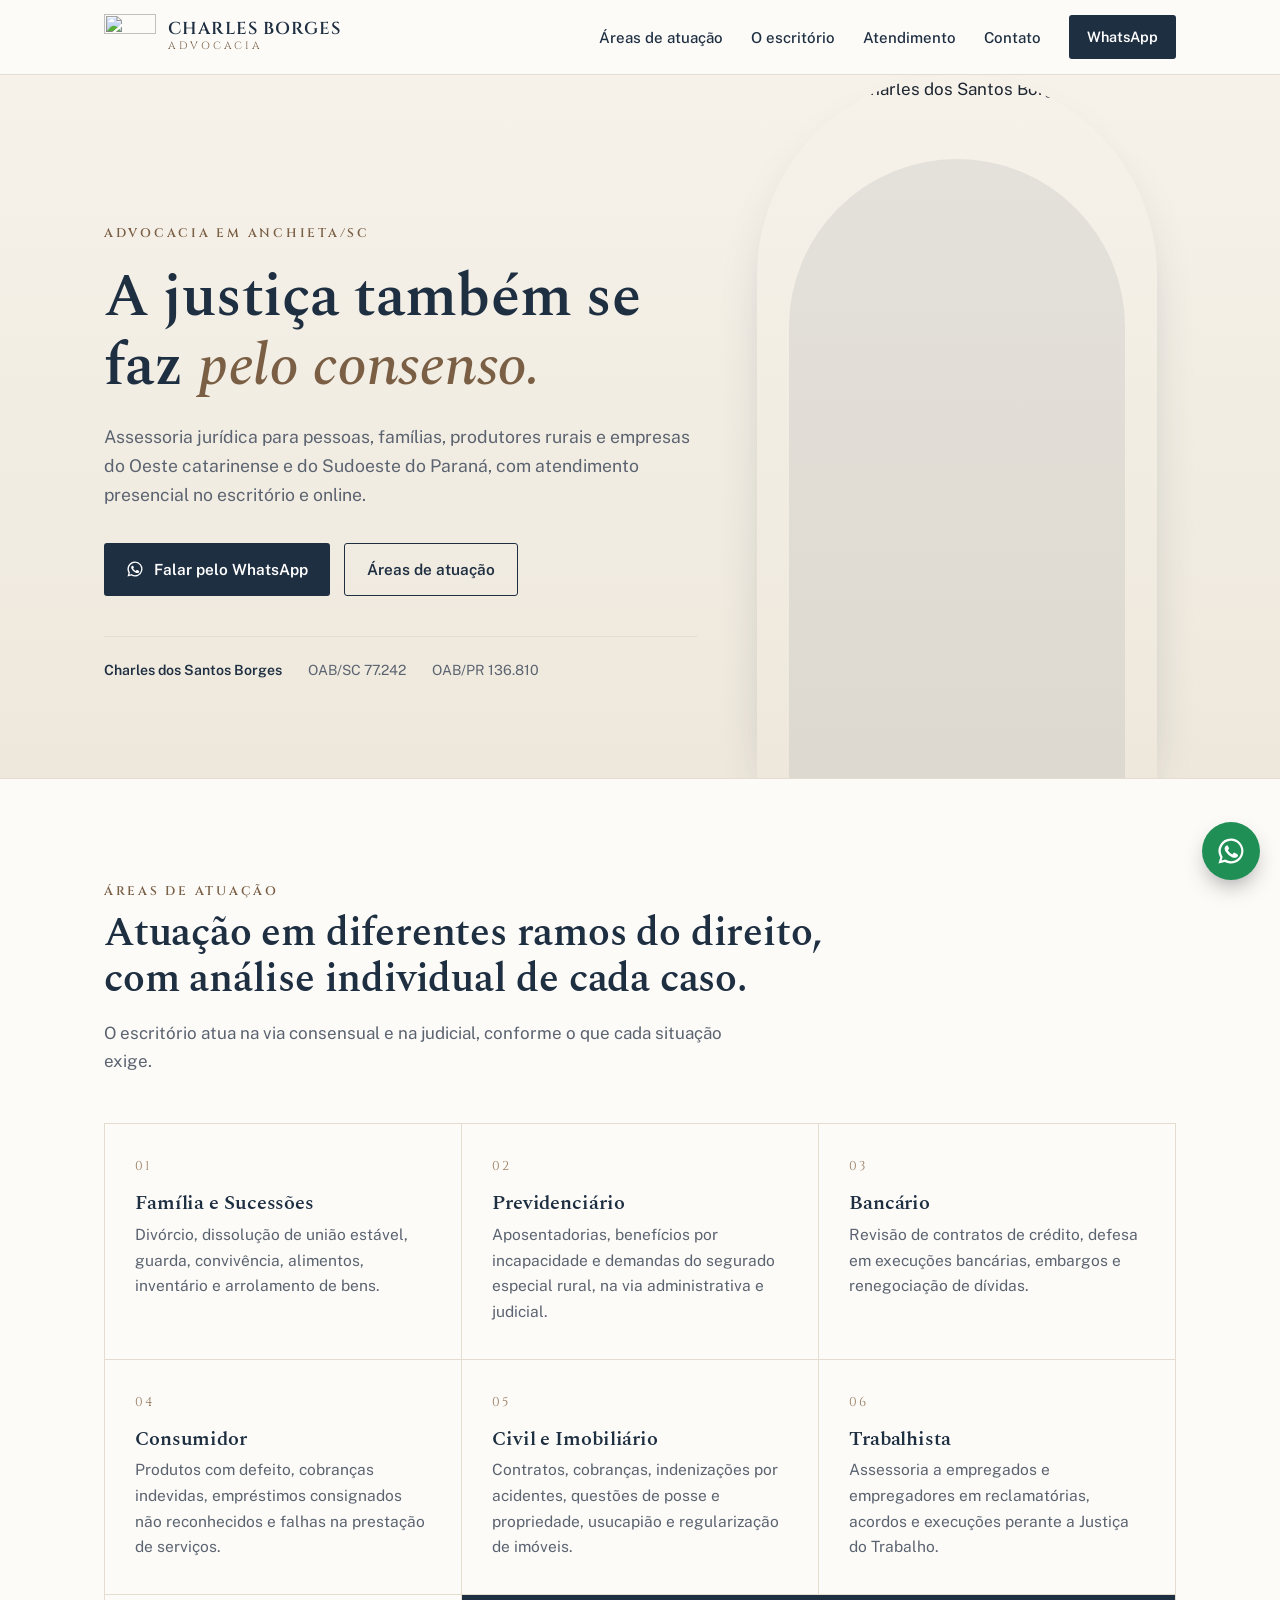
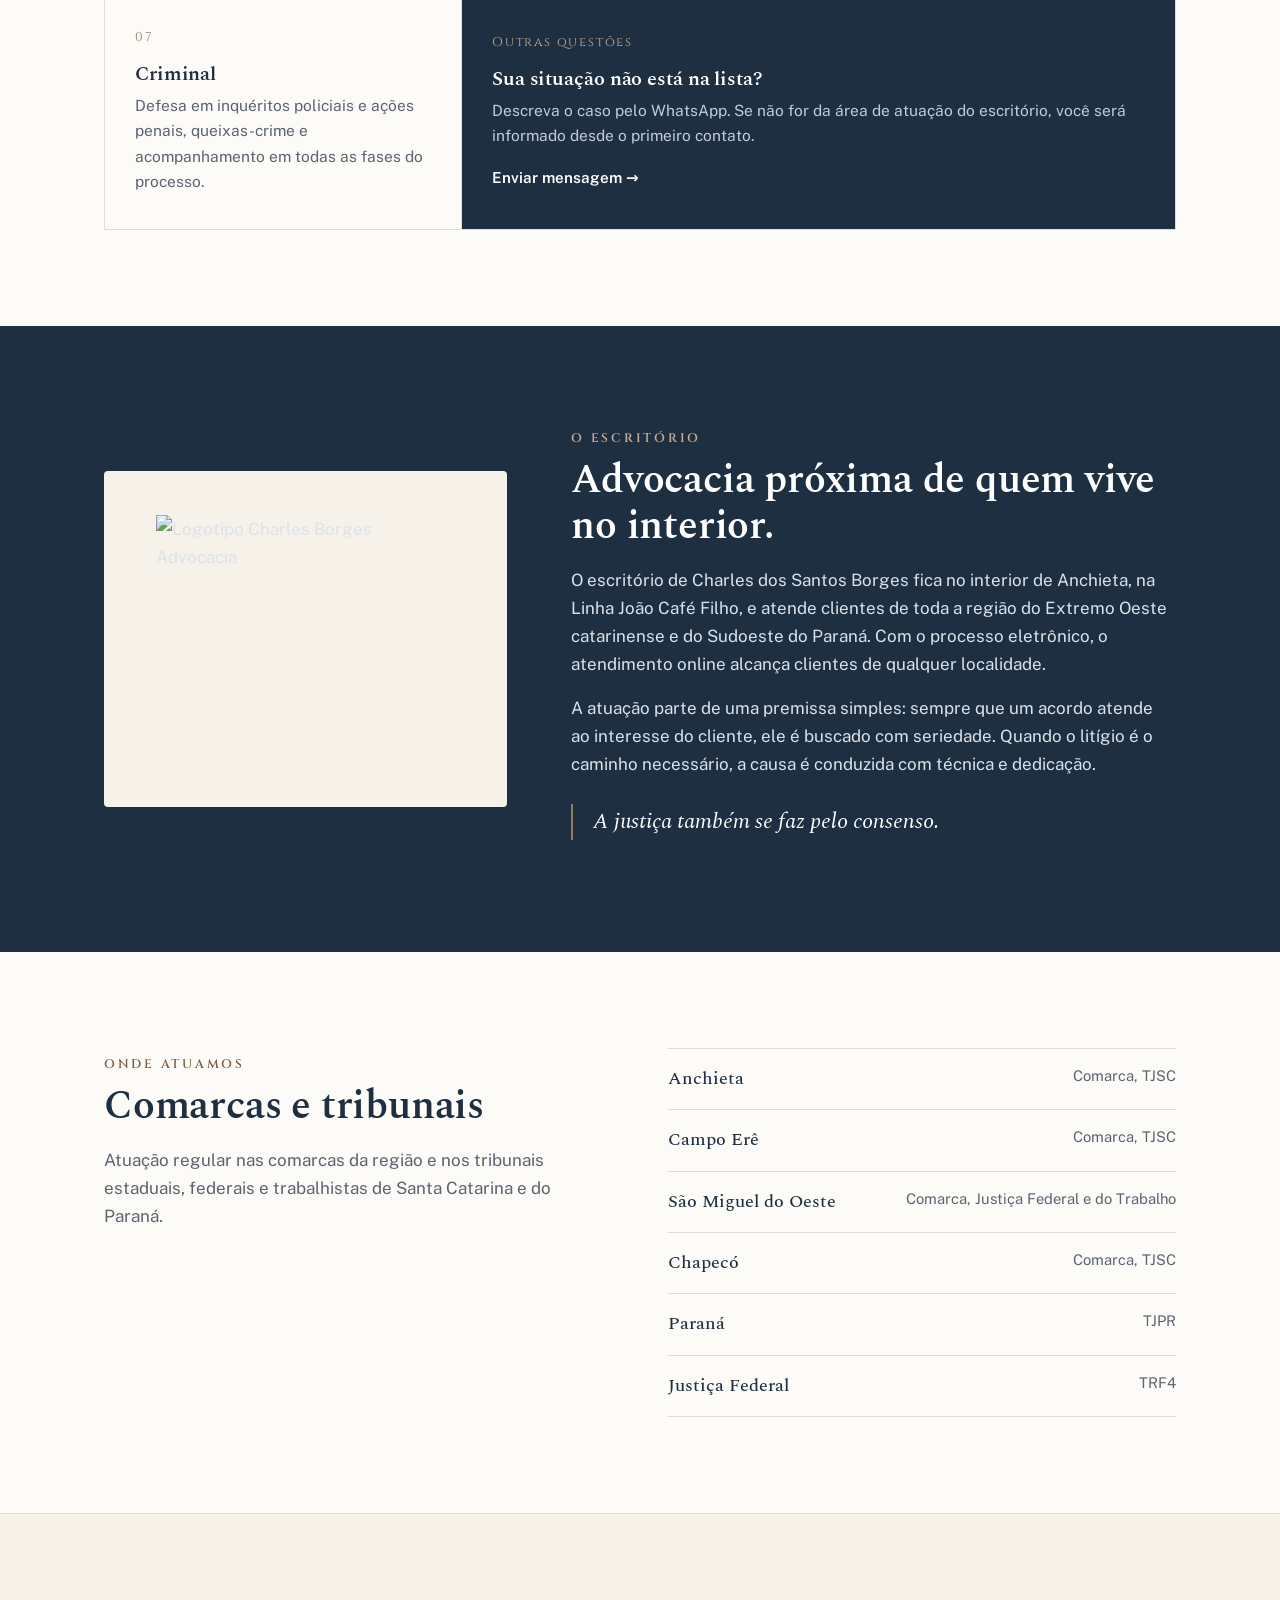
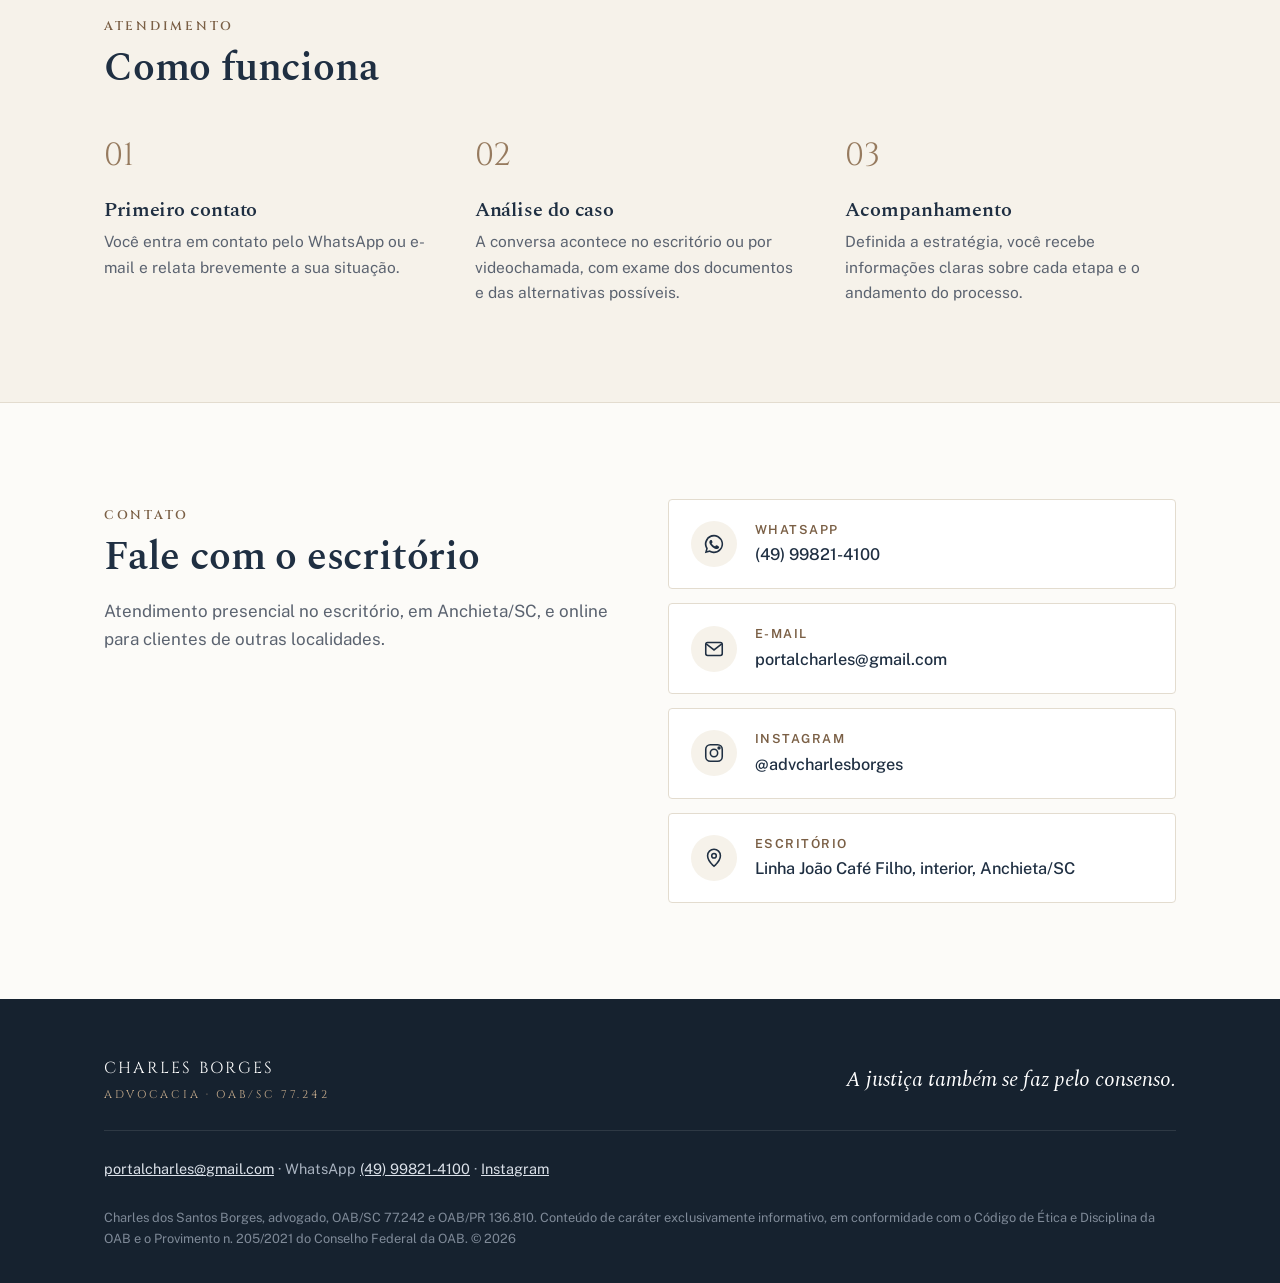
==== index.html @ 8277a24a "Add files via upload" ====
<!DOCTYPE html>
<html lang="pt-BR">
<head>
<meta charset="utf-8">
<meta name="viewport" content="width=device-width, initial-scale=1">
<title>Charles Borges Advocacia | Anchieta/SC</title>
<meta name="description" content="Charles dos Santos Borges, advogado (OAB/SC 77.242). Escritório em Anchieta/SC com atendimento presencial e online em direito de família, previdenciário, bancário, consumidor, civil, trabalhista e criminal.">
<link rel="canonical" href="https://charlesborges.adv.br/">
<link rel="icon" type="image/png" href="img/favicon.png">
<link rel="apple-touch-icon" href="img/favicon.png">
<meta property="og:type" content="website">
<meta property="og:locale" content="pt_BR">
<meta property="og:title" content="Charles Borges Advocacia">
<meta property="og:description" content="Escritório em Anchieta/SC. Atendimento presencial e online.">
<meta property="og:url" content="https://charlesborges.adv.br/">
<meta property="og:image" content="https://charlesborges.adv.br/img/logo-completo.png">
<meta name="theme-color" content="#1F2F42">
<link rel="preconnect" href="https://fonts.googleapis.com">
<link rel="preconnect" href="https://fonts.gstatic.com" crossorigin>
<link href="https://fonts.googleapis.com/css2?family=Cinzel:wght@500;600&family=Public+Sans:wght@400;500;600&family=Spectral:ital,wght@0,500;0,600;1,500&display=swap" rel="stylesheet">
<script type="application/ld+json">
{
  "@context": "https://schema.org",
  "@type": "LegalService",
  "name": "Charles Borges Advocacia",
  "url": "https://charlesborges.adv.br/",
  "image": "https://charlesborges.adv.br/img/charles-borges.jpg",
  "logo": "https://charlesborges.adv.br/img/logo-completo.png",
  "telephone": "+55 49 99821-4100",
  "email": "portalcharles@gmail.com",
  "address": {
    "@type": "PostalAddress",
    "streetAddress": "Linha João Café Filho, interior",
    "addressLocality": "Anchieta",
    "addressRegion": "SC",
    "addressCountry": "BR"
  },
  "areaServed": ["Anchieta", "Campo Erê", "São Miguel do Oeste", "Chapecó", "Santa Catarina", "Paraná"],
  "sameAs": ["https://www.instagram.com/advcharlesborges/"]
}
</script>
<style>
:root{
  --navy:#1F2F42;
  --navy-deep:#16222F;
  --bronze:#967A5E;
  --bronze-ink:#7A5F45;
  --steel:#8A8C90;
  --ivory:#F6F2EA;
  --paper:#FCFBF8;
  --line:#E3DCCF;
  --ink:#1D2530;
  --muted:#5B6370;
  --serif:"Spectral",Georgia,serif;
  --caps:"Cinzel","Spectral",Georgia,serif;
  --sans:"Public Sans",system-ui,-apple-system,"Segoe UI",sans-serif;
  --wrap:1120px;
}
*{box-sizing:border-box;margin:0;padding:0}
html{scroll-behavior:smooth;-webkit-text-size-adjust:100%}
body{font-family:var(--sans);font-size:17px;line-height:1.65;color:var(--ink);background:var(--paper)}
img{display:block;max-width:100%;height:auto}
a{color:inherit}
.wrap{max-width:var(--wrap);margin:0 auto;padding:0 24px}
.kicker{font-family:var(--caps);font-size:.78rem;letter-spacing:.22em;text-transform:uppercase;color:var(--bronze-ink);font-weight:600}
h1,h2,h3{font-family:var(--serif);font-weight:600;color:var(--navy);line-height:1.15;letter-spacing:-.005em}
h2{font-size:clamp(1.8rem,3.4vw,2.5rem);margin:.5rem 0 1rem}
h3{font-size:1.28rem;margin-bottom:.45rem}
p{max-width:64ch}
section{scroll-margin-top:84px}

/* header */
.top{position:sticky;top:0;z-index:20;background:rgba(252,251,248,.94);backdrop-filter:blur(8px);-webkit-backdrop-filter:blur(8px);border-bottom:1px solid var(--line)}
.top .wrap{display:flex;align-items:center;justify-content:space-between;height:74px;gap:16px}
.brand{display:flex;align-items:center;gap:12px;text-decoration:none}
.brand img{width:52px}
.brand b{display:block;font-family:var(--caps);font-weight:600;font-size:1.08rem;color:var(--navy);letter-spacing:.06em;line-height:1.1}
.brand small{display:block;font-family:var(--caps);font-size:.66rem;letter-spacing:.26em;color:var(--bronze-ink)}
nav ul{display:flex;list-style:none;gap:28px;align-items:center}
nav a{text-decoration:none;font-size:.94rem;font-weight:500;color:var(--navy)}
nav a:hover{color:var(--bronze-ink)}
.btn{display:inline-flex;align-items:center;gap:10px;text-decoration:none;font-weight:600;font-size:.96rem;padding:13px 22px;border-radius:3px;transition:background .2s,color .2s,border-color .2s}
.btn svg{width:18px;height:18px;flex:none}
.btn-primary{background:var(--navy);color:#fff}
.btn-primary:hover{background:var(--bronze-ink)}
.btn-ghost{border:1px solid var(--navy);color:var(--navy)}
.btn-ghost:hover{background:var(--navy);color:#fff}
nav .btn{padding:10px 18px;font-size:.9rem}
.menu-toggle{display:none;background:none;border:0;padding:8px;cursor:pointer;color:var(--navy)}
.menu-toggle svg{width:28px;height:28px}

/* hero */
.hero{background:linear-gradient(180deg,var(--ivory),#EEE8DC);overflow:hidden;border-bottom:1px solid var(--line)}
.hero .wrap{display:grid;grid-template-columns:1.15fr .85fr;align-items:end;gap:40px;min-height:600px}
.hero-text{padding:84px 0 96px}
.hero h1{font-size:clamp(2.3rem,5vw,3.7rem);margin:18px 0 22px}
.hero h1 em{font-style:italic;font-weight:500;color:var(--bronze-ink)}
.hero p{font-size:1.1rem;color:var(--muted);margin-bottom:34px}
.cta{display:flex;flex-wrap:wrap;gap:14px}
.hero-photo{position:relative;align-self:end;justify-self:center;width:100%;max-width:400px}
.hero-photo::before{content:"";position:absolute;left:8%;right:8%;bottom:0;top:12%;background:var(--navy);border-radius:200px 200px 0 0;opacity:.08}
.hero-photo img{position:relative;width:100%;border-radius:200px 200px 0 0;box-shadow:0 30px 60px -30px rgba(31,47,66,.45)}
.creds{display:flex;flex-wrap:wrap;gap:8px 26px;margin-top:40px;padding-top:22px;border-top:1px solid var(--line);font-size:.88rem;color:var(--muted)}
.creds span b{color:var(--navy);font-weight:600}

/* areas */
.block{padding:96px 0}
.intro{max-width:720px;margin-bottom:48px}
.intro p{color:var(--muted)}
.grid{display:grid;grid-template-columns:repeat(auto-fill,minmax(300px,1fr));gap:1px;background:var(--line);border:1px solid var(--line)}
.card{background:var(--paper);padding:32px 30px 34px;transition:background .2s}
.card:hover{background:#fff}
.card .num{font-family:var(--caps);font-size:.8rem;color:var(--bronze);letter-spacing:.14em;display:block;margin-bottom:14px}
.card p{font-size:.97rem;color:var(--muted)}
.card-cta{grid-column:span 2;background:var(--navy);text-decoration:none;display:flex;flex-direction:column;justify-content:center}
.card-cta:hover{background:var(--navy-deep)}
.card-cta h3{color:#fff}.card-cta p{color:#C3CCD7}.card-cta .num{color:#C9AE8E}
.card-cta .arrow{margin-top:16px;color:#fff;font-weight:600;font-size:.95rem}
@media (max-width:1000px){.card-cta{grid-column:auto}}

/* sobre */
.about{background:var(--navy);color:#DCE2EA}
.about .wrap{display:grid;grid-template-columns:.8fr 1.2fr;gap:64px;align-items:center}
.about h2{color:#fff}
.about .kicker{color:#C9AE8E}
.about p{margin-bottom:16px}
.about-mark{background:var(--ivory);border-radius:4px;padding:44px;display:flex;justify-content:center}
.about-mark img{width:100%;max-width:300px}
.quote{font-family:var(--serif);font-style:italic;font-size:1.35rem;color:#fff;border-left:2px solid var(--bronze);padding-left:20px;margin:26px 0 10px}

/* atuação territorial */
.split{display:grid;grid-template-columns:1fr 1fr;gap:56px}
.list{list-style:none;border-top:1px solid var(--line)}
.list li{display:flex;justify-content:space-between;gap:16px;padding:15px 0;border-bottom:1px solid var(--line)}
.list li span:first-child{font-family:var(--serif);font-size:1.15rem;color:var(--navy);font-weight:500}
.list li span:last-child{color:var(--muted);font-size:.92rem;text-align:right}

/* passos */
.steps{background:var(--ivory);border-top:1px solid var(--line);border-bottom:1px solid var(--line)}
.steps ol{list-style:none;display:grid;grid-template-columns:repeat(3,1fr);gap:40px;counter-reset:s}
.steps li{counter-increment:s;position:relative;padding-top:58px}
.steps li::before{content:counter(s,decimal-leading-zero);position:absolute;top:0;left:0;font-family:var(--caps);font-size:2rem;color:var(--bronze);line-height:1}
.steps li p{color:var(--muted);font-size:.97rem}

/* contato */
.contact .wrap{display:grid;grid-template-columns:1fr 1fr;gap:56px;align-items:start}
.channels{display:grid;gap:14px}
.channel{display:flex;gap:18px;align-items:center;padding:20px 22px;border:1px solid var(--line);border-radius:4px;text-decoration:none;background:#fff;transition:border-color .2s,transform .2s}
a.channel:hover{border-color:var(--bronze);transform:translateY(-1px)}
.channel .ic{width:46px;height:46px;border-radius:50%;background:var(--ivory);display:grid;place-items:center;flex:none;color:var(--navy)}
.channel .ic svg{width:22px;height:22px}
.channel small{display:block;font-size:.78rem;letter-spacing:.12em;text-transform:uppercase;color:var(--bronze-ink);font-weight:600}
.channel strong{font-weight:500;color:var(--navy);font-size:1.02rem;word-break:break-word}

/* footer */
footer{background:var(--navy-deep);color:#A9B3C0;padding:56px 0 34px;font-size:.9rem}
footer .wrap{display:grid;gap:26px}
.foot-top{display:flex;justify-content:space-between;align-items:center;gap:24px;flex-wrap:wrap;padding-bottom:26px;border-bottom:1px solid rgba(255,255,255,.1)}
.foot-top .motto{font-family:var(--serif);font-style:italic;font-size:1.3rem;color:#fff}
.foot-top .brandline{font-family:var(--caps);letter-spacing:.14em;color:#fff;font-size:1rem}
.foot-top .brandline small{display:block;color:#C9AE8E;font-size:.7rem;letter-spacing:.24em;margin-top:4px}
footer a{color:#DCE2EA}
.legal{font-size:.8rem;color:#7F8A98;max-width:none}

/* whatsapp flutuante */
.wa-float{position:fixed;right:20px;bottom:20px;z-index:30;width:58px;height:58px;border-radius:50%;background:#1F8F55;color:#fff;display:grid;place-items:center;box-shadow:0 10px 24px -8px rgba(0,0,0,.45);transition:transform .2s}
.wa-float:hover{transform:scale(1.06)}
.wa-float svg{width:30px;height:30px}

:focus-visible{outline:2px solid var(--bronze);outline-offset:3px}

@media (max-width:900px){
  .hero .wrap,.about .wrap,.split,.contact .wrap{grid-template-columns:1fr}
  .hero .wrap{min-height:0;gap:0}
  .hero-text{padding:56px 0 40px}
  .hero-photo{max-width:320px}
  .about .wrap{gap:40px}
  .about-mark{order:2;padding:32px}
  .steps ol{grid-template-columns:1fr;gap:30px}
  .block{padding:72px 0}
  .menu-toggle{display:block}
  nav ul{display:none;position:absolute;top:74px;left:0;right:0;flex-direction:column;align-items:stretch;gap:0;background:var(--paper);border-bottom:1px solid var(--line);padding:8px 24px 20px}
  nav ul.open{display:flex}
  nav li a{display:block;padding:12px 0;border-bottom:1px solid var(--line)}
  nav li:last-child a{border:0;margin-top:14px;justify-content:center}
}
@media (max-width:520px){
  body{font-size:16px}
  .wrap{padding:0 18px}
  .brand img{width:44px}
  .brand b{font-size:.96rem}
  .cta .btn{width:100%;justify-content:center}
  .list li{flex-direction:column;gap:2px}
  .list li span:last-child{text-align:left}
  .card{padding:26px 22px}
}
@media (prefers-reduced-motion:reduce){html{scroll-behavior:auto}*{transition:none!important}}
</style>
</head>
<body>

<header class="top">
  <div class="wrap">
    <a class="brand" href="#inicio" aria-label="Charles Borges Advocacia, início">
      <img src="img/emblema.png" alt="" width="52" height="46">
      <span><b>CHARLES BORGES</b><small>ADVOCACIA</small></span>
    </a>
    <nav aria-label="Principal">
      <button class="menu-toggle" aria-label="Abrir menu" aria-expanded="false" aria-controls="menu">
        <svg viewBox="0 0 24 24" fill="none" stroke="currentColor" stroke-width="1.8"><path d="M3 7h18M3 12h18M3 17h18"/></svg>
      </button>
      <ul id="menu">
        <li><a href="#atuacao">Áreas de atuação</a></li>
        <li><a href="#sobre">O escritório</a></li>
        <li><a href="#atendimento">Atendimento</a></li>
        <li><a href="#contato">Contato</a></li>
        <li><a class="btn btn-primary" href="https://wa.me/5549998214100" target="_blank" rel="noopener">WhatsApp</a></li>
      </ul>
    </nav>
  </div>
</header>

<main>
<section class="hero" id="inicio">
  <div class="wrap">
    <div class="hero-text">
      <span class="kicker">Advocacia em Anchieta/SC</span>
      <h1>A justiça também se faz <em>pelo consenso.</em></h1>
      <p>Assessoria jurídica para pessoas, famílias, produtores rurais e empresas do Oeste catarinense e do Sudoeste do Paraná, com atendimento presencial no escritório e online.</p>
      <div class="cta">
        <a class="btn btn-primary" href="https://wa.me/5549998214100" target="_blank" rel="noopener">
          <svg viewBox="0 0 24 24" fill="currentColor" aria-hidden="true"><path d="M12 2a10 10 0 0 0-8.6 15.1L2 22l5-1.3A10 10 0 1 0 12 2Zm0 18.2a8.2 8.2 0 0 1-4.2-1.2l-.3-.2-3 .8.8-2.9-.2-.3A8.2 8.2 0 1 1 12 20.2Zm4.5-6.1c-.2-.1-1.5-.7-1.7-.8-.2-.1-.4-.1-.6.1l-.8 1c-.1.2-.3.2-.5.1a6.7 6.7 0 0 1-3.3-2.9c-.3-.4.3-.4.8-1.4.1-.2 0-.3 0-.4l-.8-1.8c-.2-.5-.4-.4-.6-.4h-.5a1 1 0 0 0-.7.3 3 3 0 0 0-.9 2.2 5.1 5.1 0 0 0 1.1 2.7 11.7 11.7 0 0 0 4.5 4c1.7.7 2.3.8 3.2.6.5-.1 1.5-.6 1.7-1.2.2-.6.2-1.1.2-1.2-.1-.1-.3-.2-.5-.3Z"/></svg>
          Falar pelo WhatsApp
        </a>
        <a class="btn btn-ghost" href="#atuacao">Áreas de atuação</a>
      </div>
      <div class="creds">
        <span><b>Charles dos Santos Borges</b></span>
        <span>OAB/SC 77.242</span>
        <span>OAB/PR 136.810</span>
      </div>
    </div>
    <div class="hero-photo">
      <img src="img/charles-borges.jpg" alt="Advogado Charles dos Santos Borges" width="624" height="1097">
    </div>
  </div>
</section>

<section class="block" id="atuacao">
  <div class="wrap">
    <div class="intro">
      <span class="kicker">Áreas de atuação</span>
      <h2>Atuação em diferentes ramos do direito, com análise individual de cada caso.</h2>
      <p>O escritório atua na via consensual e na judicial, conforme o que cada situação exige.</p>
    </div>
    <div class="grid">
      <article class="card"><span class="num">01</span><h3>Família e Sucessões</h3><p>Divórcio, dissolução de união estável, guarda, convivência, alimentos, inventário e arrolamento de bens.</p></article>
      <article class="card"><span class="num">02</span><h3>Previdenciário</h3><p>Aposentadorias, benefícios por incapacidade e demandas do segurado especial rural, na via administrativa e judicial.</p></article>
      <article class="card"><span class="num">03</span><h3>Bancário</h3><p>Revisão de contratos de crédito, defesa em execuções bancárias, embargos e renegociação de dívidas.</p></article>
      <article class="card"><span class="num">04</span><h3>Consumidor</h3><p>Produtos com defeito, cobranças indevidas, empréstimos consignados não reconhecidos e falhas na prestação de serviços.</p></article>
      <article class="card"><span class="num">05</span><h3>Civil e Imobiliário</h3><p>Contratos, cobranças, indenizações por acidentes, questões de posse e propriedade, usucapião e regularização de imóveis.</p></article>
      <article class="card"><span class="num">06</span><h3>Trabalhista</h3><p>Assessoria a empregados e empregadores em reclamatórias, acordos e execuções perante a Justiça do Trabalho.</p></article>
      <article class="card"><span class="num">07</span><h3>Criminal</h3><p>Defesa em inquéritos policiais e ações penais, queixas-crime e acompanhamento em todas as fases do processo.</p></article>
      <a class="card card-cta" href="https://wa.me/5549998214100" target="_blank" rel="noopener"><span class="num">Outras questões</span><h3>Sua situação não está na lista?</h3><p>Descreva o caso pelo WhatsApp. Se não for da área de atuação do escritório, você será informado desde o primeiro contato.</p><span class="arrow">Enviar mensagem &rarr;</span></a>
    </div>
  </div>
</section>

<section class="block about" id="sobre">
  <div class="wrap">
    <div class="about-mark"><img src="img/logo-completo.png" alt="Logotipo Charles Borges Advocacia" width="553" height="458" loading="lazy"></div>
    <div>
      <span class="kicker">O escritório</span>
      <h2>Advocacia próxima de quem vive no interior.</h2>
      <p>O escritório de Charles dos Santos Borges fica no interior de Anchieta, na Linha João Café Filho, e atende clientes de toda a região do Extremo Oeste catarinense e do Sudoeste do Paraná. Com o processo eletrônico, o atendimento online alcança clientes de qualquer localidade.</p>
      <p>A atuação parte de uma premissa simples: sempre que um acordo atende ao interesse do cliente, ele é buscado com seriedade. Quando o litígio é o caminho necessário, a causa é conduzida com técnica e dedicação.</p>
      <p class="quote">A justiça também se faz pelo consenso.</p>
    </div>
  </div>
</section>

<section class="block" id="onde">
  <div class="wrap split">
    <div>
      <span class="kicker">Onde atuamos</span>
      <h2>Comarcas e tribunais</h2>
      <p style="color:var(--muted)">Atuação regular nas comarcas da região e nos tribunais estaduais, federais e trabalhistas de Santa Catarina e do Paraná.</p>
    </div>
    <ul class="list">
      <li><span>Anchieta</span><span>Comarca, TJSC</span></li>
      <li><span>Campo Erê</span><span>Comarca, TJSC</span></li>
      <li><span>São Miguel do Oeste</span><span>Comarca, Justiça Federal e do Trabalho</span></li>
      <li><span>Chapecó</span><span>Comarca, TJSC</span></li>
      <li><span>Paraná</span><span>TJPR</span></li>
      <li><span>Justiça Federal</span><span>TRF4</span></li>
    </ul>
  </div>
</section>

<section class="block steps" id="atendimento">
  <div class="wrap">
    <div class="intro">
      <span class="kicker">Atendimento</span>
      <h2>Como funciona</h2>
    </div>
    <ol>
      <li><h3>Primeiro contato</h3><p>Você entra em contato pelo WhatsApp ou e-mail e relata brevemente a sua situação.</p></li>
      <li><h3>Análise do caso</h3><p>A conversa acontece no escritório ou por videochamada, com exame dos documentos e das alternativas possíveis.</p></li>
      <li><h3>Acompanhamento</h3><p>Definida a estratégia, você recebe informações claras sobre cada etapa e o andamento do processo.</p></li>
    </ol>
  </div>
</section>

<section class="block contact" id="contato">
  <div class="wrap">
    <div>
      <span class="kicker">Contato</span>
      <h2>Fale com o escritório</h2>
      <p style="color:var(--muted)">Atendimento presencial no escritório, em Anchieta/SC, e online para clientes de outras localidades.</p>
    </div>
    <div class="channels">
      <a class="channel" href="https://wa.me/5549998214100" target="_blank" rel="noopener">
        <span class="ic"><svg viewBox="0 0 24 24" fill="currentColor" aria-hidden="true"><path d="M12 2a10 10 0 0 0-8.6 15.1L2 22l5-1.3A10 10 0 1 0 12 2Zm0 18.2a8.2 8.2 0 0 1-4.2-1.2l-.3-.2-3 .8.8-2.9-.2-.3A8.2 8.2 0 1 1 12 20.2Zm4.5-6.1c-.2-.1-1.5-.7-1.7-.8-.2-.1-.4-.1-.6.1l-.8 1c-.1.2-.3.2-.5.1a6.7 6.7 0 0 1-3.3-2.9c-.3-.4.3-.4.8-1.4.1-.2 0-.3 0-.4l-.8-1.8c-.2-.5-.4-.4-.6-.4h-.5a1 1 0 0 0-.7.3 3 3 0 0 0-.9 2.2 5.1 5.1 0 0 0 1.1 2.7 11.7 11.7 0 0 0 4.5 4c1.7.7 2.3.8 3.2.6.5-.1 1.5-.6 1.7-1.2.2-.6.2-1.1.2-1.2-.1-.1-.3-.2-.5-.3Z"/></svg></span>
        <span><small>WhatsApp</small><strong>(49) 99821-4100</strong></span>
      </a>
      <a class="channel" href="mailto:portalcharles@gmail.com">
        <span class="ic"><svg viewBox="0 0 24 24" fill="none" stroke="currentColor" stroke-width="1.7" aria-hidden="true"><rect x="3" y="5" width="18" height="14" rx="2"/><path d="m3.5 6.5 8.5 6.5 8.5-6.5"/></svg></span>
        <span><small>E-mail</small><strong>portalcharles@gmail.com</strong></span>
      </a>
      <a class="channel" href="https://www.instagram.com/advcharlesborges/" target="_blank" rel="noopener">
        <span class="ic"><svg viewBox="0 0 24 24" fill="none" stroke="currentColor" stroke-width="1.7" aria-hidden="true"><rect x="3" y="3" width="18" height="18" rx="5"/><circle cx="12" cy="12" r="4"/><circle cx="17.5" cy="6.5" r="1" fill="currentColor"/></svg></span>
        <span><small>Instagram</small><strong>@advcharlesborges</strong></span>
      </a>
      <div class="channel">
        <span class="ic"><svg viewBox="0 0 24 24" fill="none" stroke="currentColor" stroke-width="1.7" aria-hidden="true"><path d="M12 21s-7-6.2-7-11.5a7 7 0 0 1 14 0C19 14.8 12 21 12 21Z"/><circle cx="12" cy="9.5" r="2.5"/></svg></span>
        <span><small>Escritório</small><strong>Linha João Café Filho, interior, Anchieta/SC</strong></span>
      </div>
    </div>
  </div>
</section>
</main>

<footer>
  <div class="wrap">
    <div class="foot-top">
      <div class="brandline">CHARLES BORGES<small>ADVOCACIA · OAB/SC 77.242</small></div>
      <div class="motto">A justiça também se faz pelo consenso.</div>
    </div>
    <div>
      <a href="mailto:portalcharles@gmail.com">portalcharles@gmail.com</a> · WhatsApp <a href="https://wa.me/5549998214100" target="_blank" rel="noopener">(49) 99821-4100</a> · <a href="https://www.instagram.com/advcharlesborges/" target="_blank" rel="noopener">Instagram</a>
    </div>
    <p class="legal">Charles dos Santos Borges, advogado, OAB/SC 77.242 e OAB/PR 136.810. Conteúdo de caráter exclusivamente informativo, em conformidade com o Código de Ética e Disciplina da OAB e o Provimento n. 205/2021 do Conselho Federal da OAB. © <span id="ano">2026</span></p>
  </div>
</footer>

<a class="wa-float" href="https://wa.me/5549998214100" target="_blank" rel="noopener" aria-label="Conversar pelo WhatsApp">
  <svg viewBox="0 0 24 24" fill="currentColor" aria-hidden="true"><path d="M12 2a10 10 0 0 0-8.6 15.1L2 22l5-1.3A10 10 0 1 0 12 2Zm0 18.2a8.2 8.2 0 0 1-4.2-1.2l-.3-.2-3 .8.8-2.9-.2-.3A8.2 8.2 0 1 1 12 20.2Zm4.5-6.1c-.2-.1-1.5-.7-1.7-.8-.2-.1-.4-.1-.6.1l-.8 1c-.1.2-.3.2-.5.1a6.7 6.7 0 0 1-3.3-2.9c-.3-.4.3-.4.8-1.4.1-.2 0-.3 0-.4l-.8-1.8c-.2-.5-.4-.4-.6-.4h-.5a1 1 0 0 0-.7.3 3 3 0 0 0-.9 2.2 5.1 5.1 0 0 0 1.1 2.7 11.7 11.7 0 0 0 4.5 4c1.7.7 2.3.8 3.2.6.5-.1 1.5-.6 1.7-1.2.2-.6.2-1.1.2-1.2-.1-.1-.3-.2-.5-.3Z"/></svg>
</a>

<script>
  var t=document.querySelector('.menu-toggle'),m=document.getElementById('menu');
  t.addEventListener('click',function(){var o=m.classList.toggle('open');t.setAttribute('aria-expanded',o)});
  m.querySelectorAll('a').forEach(function(a){a.addEventListener('click',function(){m.classList.remove('open');t.setAttribute('aria-expanded',false)})});
  document.getElementById('ano').textContent=new Date().getFullYear();
</script>
</body>
</html>
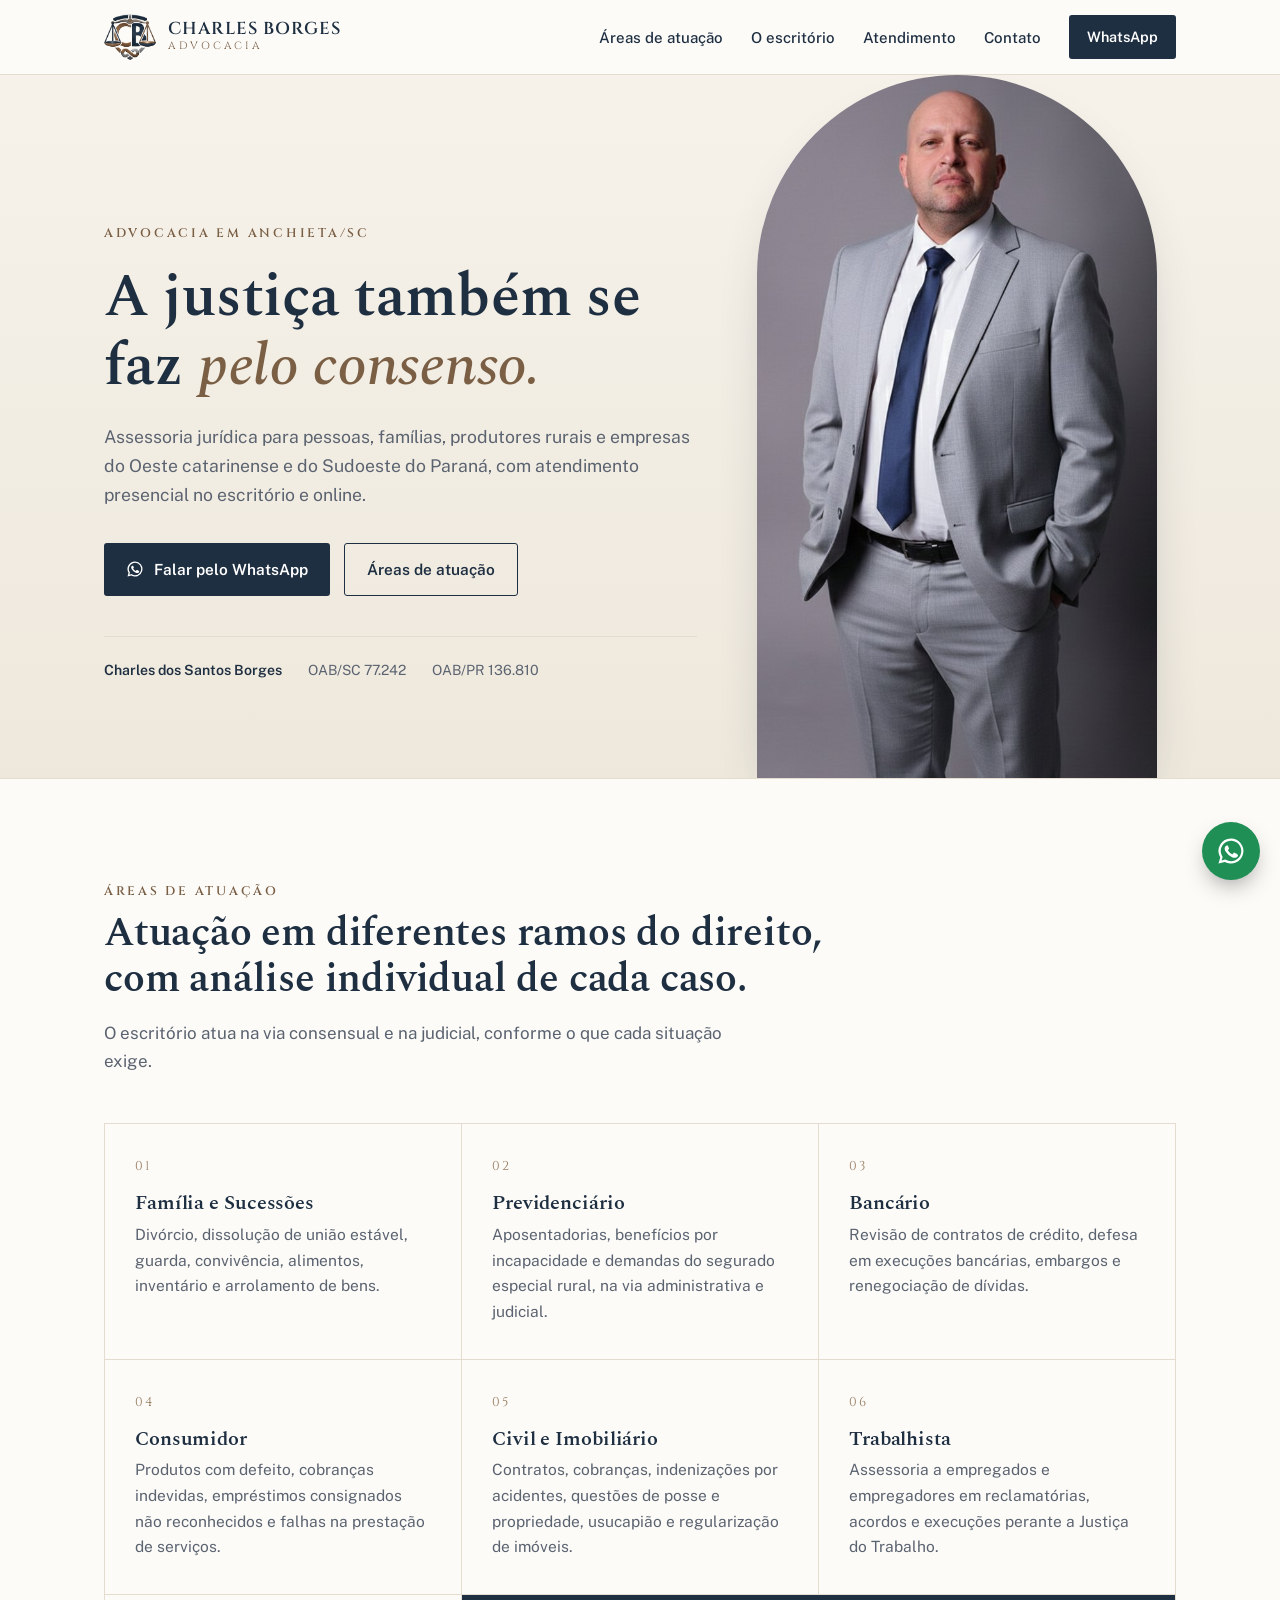
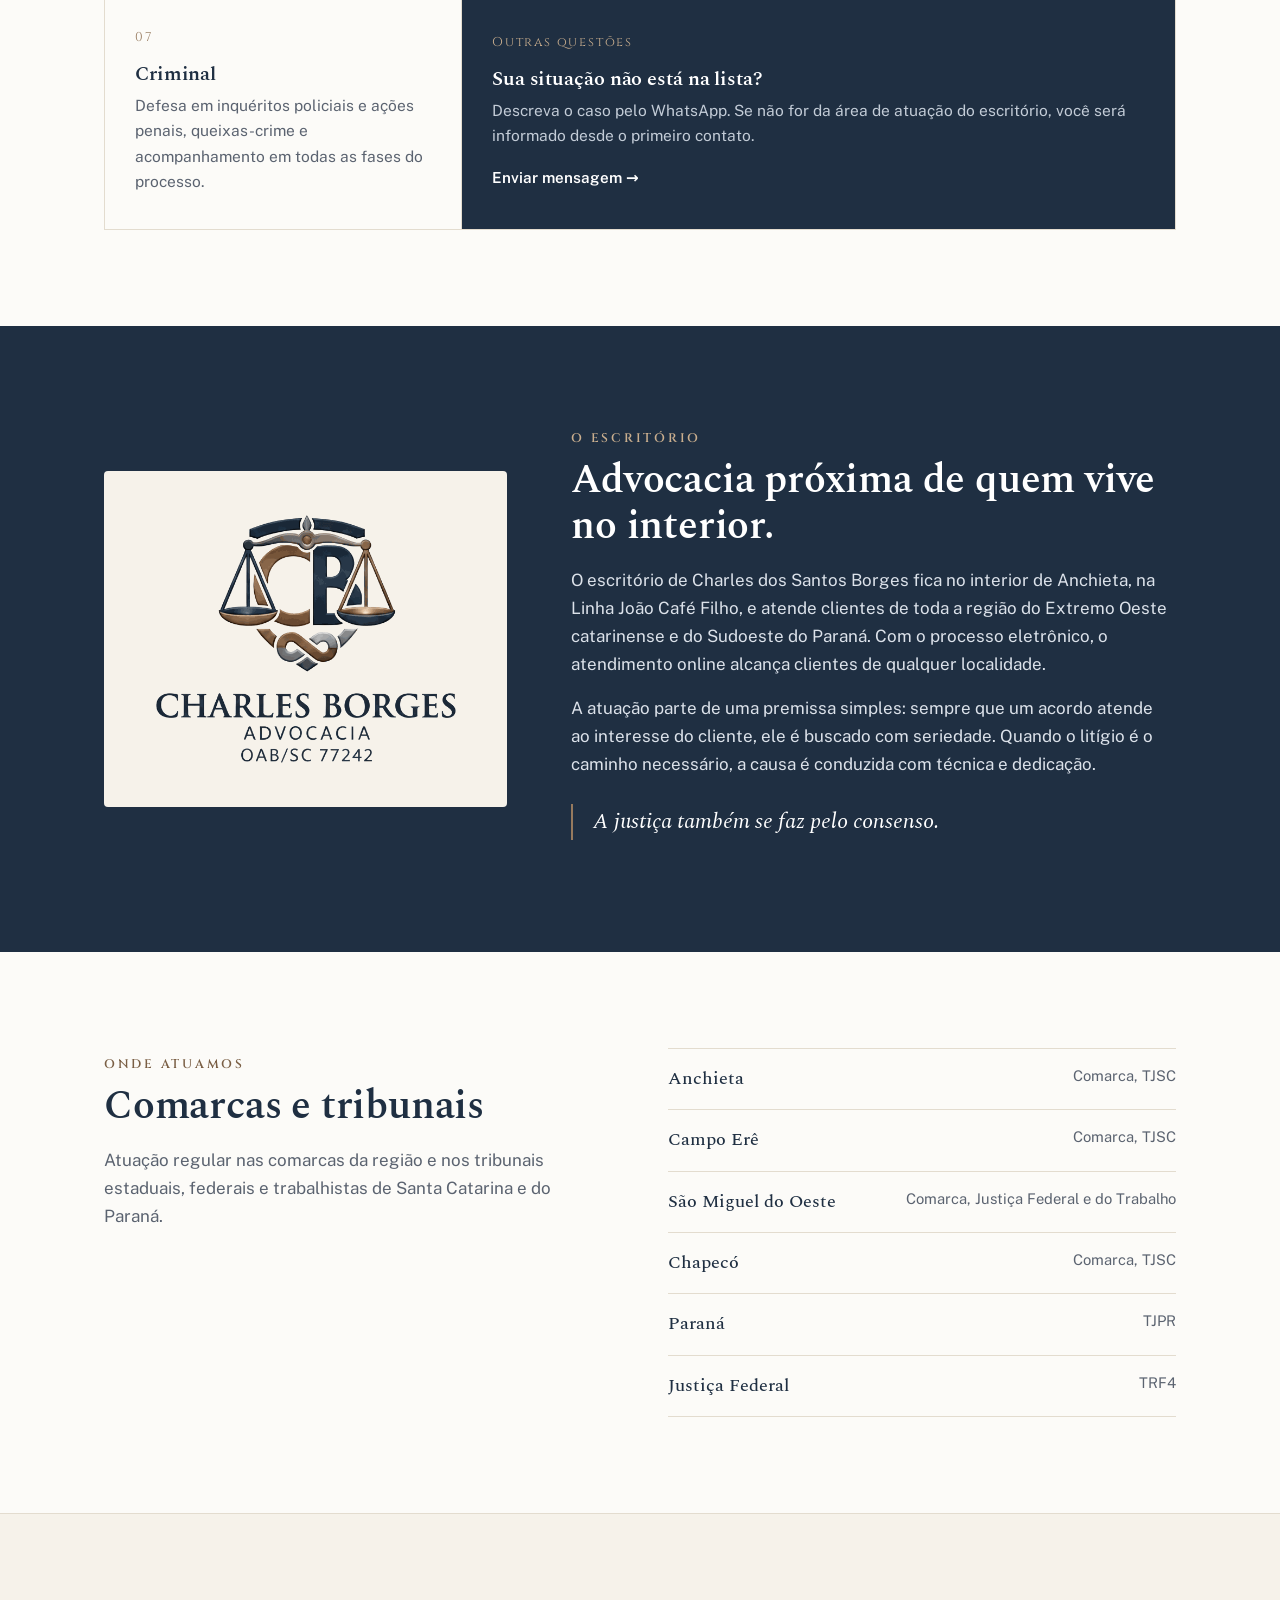
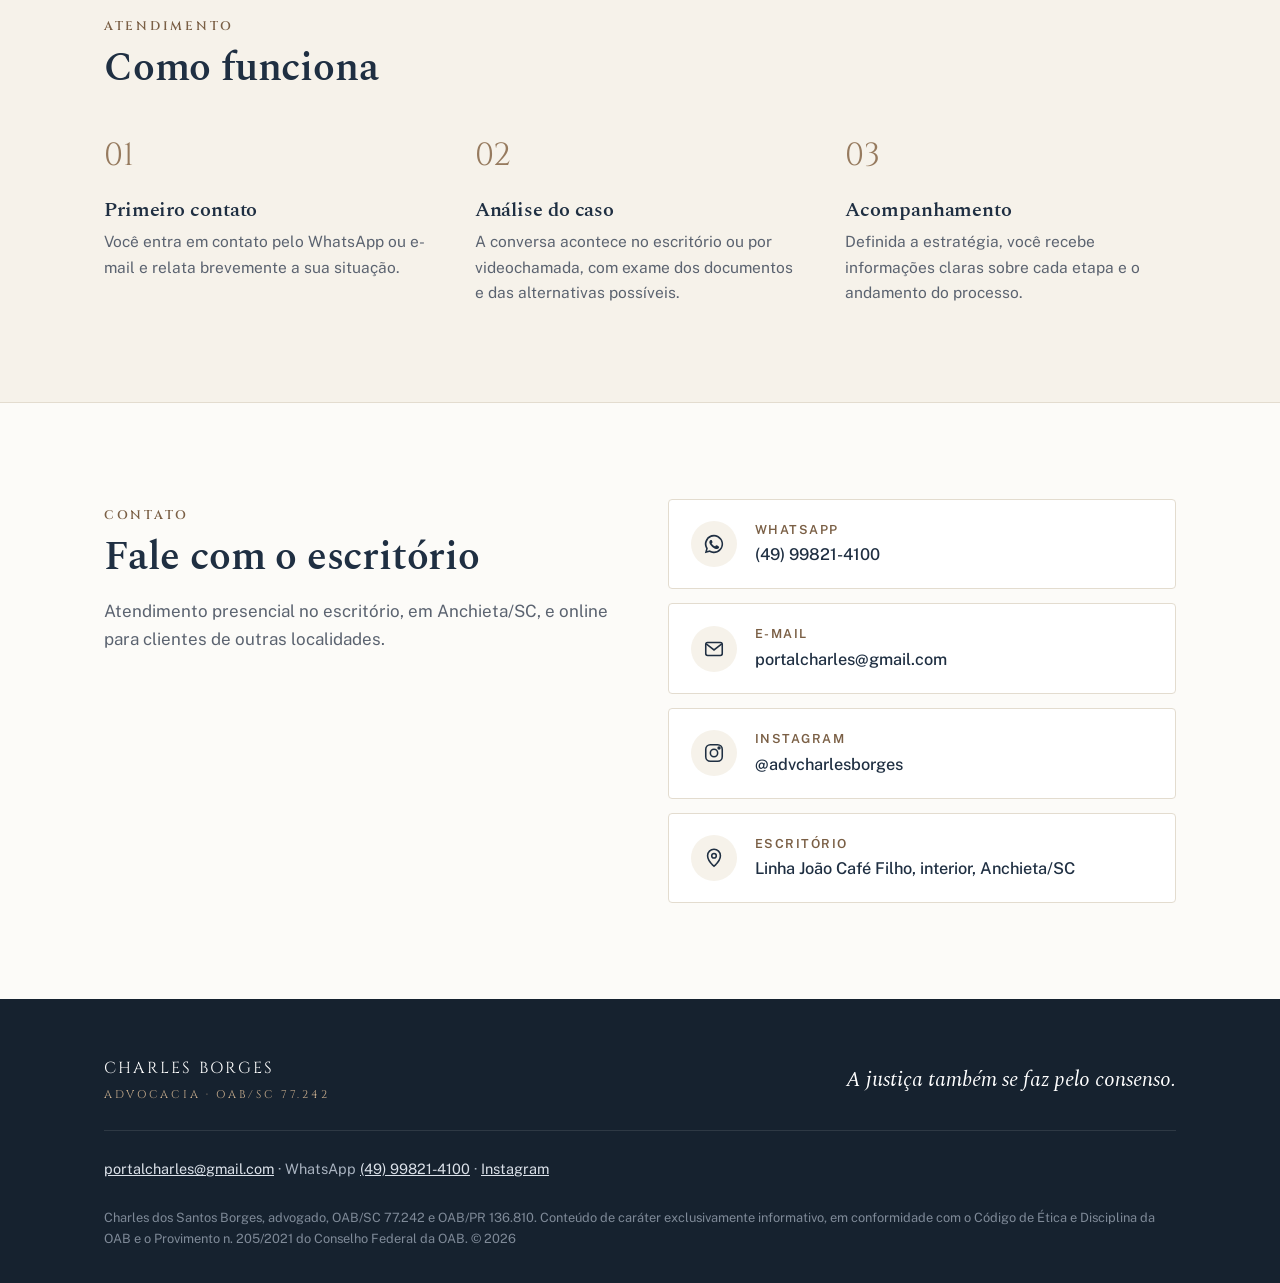
==== commit ae54a15a: "Rename index (1).html to index.html" ====
--- a/index.html
+++ b/index.html
@@ -6,14 +6,14 @@
 <title>Charles Borges Advocacia | Anchieta/SC</title>
 <meta name="description" content="Charles dos Santos Borges, advogado (OAB/SC 77.242). Escritório em Anchieta/SC com atendimento presencial e online em direito de família, previdenciário, bancário, consumidor, civil, trabalhista e criminal.">
 <link rel="canonical" href="https://charlesborges.adv.br/">
-<link rel="icon" type="image/png" href="img/favicon.png">
-<link rel="apple-touch-icon" href="img/favicon.png">
+<link rel="icon" type="image/png" href="favicon.png">
+<link rel="apple-touch-icon" href="favicon.png">
 <meta property="og:type" content="website">
 <meta property="og:locale" content="pt_BR">
 <meta property="og:title" content="Charles Borges Advocacia">
 <meta property="og:description" content="Escritório em Anchieta/SC. Atendimento presencial e online.">
 <meta property="og:url" content="https://charlesborges.adv.br/">
-<meta property="og:image" content="https://charlesborges.adv.br/img/logo-completo.png">
+<meta property="og:image" content="https://charlesborges.adv.br/logo-completo.png">
 <meta name="theme-color" content="#1F2F42">
 <link rel="preconnect" href="https://fonts.googleapis.com">
 <link rel="preconnect" href="https://fonts.gstatic.com" crossorigin>
@@ -24,8 +24,8 @@
   "@type": "LegalService",
   "name": "Charles Borges Advocacia",
   "url": "https://charlesborges.adv.br/",
-  "image": "https://charlesborges.adv.br/img/charles-borges.jpg",
-  "logo": "https://charlesborges.adv.br/img/logo-completo.png",
+  "image": "https://charlesborges.adv.br/charles-borges.jpg",
+  "logo": "https://charlesborges.adv.br/logo-completo.png",
   "telephone": "+55 49 99821-4100",
   "email": "portalcharles@gmail.com",
   "address": {
@@ -202,7 +202,7 @@
 <header class="top">
   <div class="wrap">
     <a class="brand" href="#inicio" aria-label="Charles Borges Advocacia, início">
-      <img src="img/emblema.png" alt="" width="52" height="46">
+      <img src="emblema.png" alt="" width="52" height="46">
       <span><b>CHARLES BORGES</b><small>ADVOCACIA</small></span>
     </a>
     <nav aria-label="Principal">
@@ -241,7 +241,7 @@
       </div>
     </div>
     <div class="hero-photo">
-      <img src="img/charles-borges.jpg" alt="Advogado Charles dos Santos Borges" width="624" height="1097">
+      <img src="charles-borges.jpg" alt="Advogado Charles dos Santos Borges" width="624" height="1097">
     </div>
   </div>
 </section>
@@ -268,7 +268,7 @@
 
 <section class="block about" id="sobre">
   <div class="wrap">
-    <div class="about-mark"><img src="img/logo-completo.png" alt="Logotipo Charles Borges Advocacia" width="553" height="458" loading="lazy"></div>
+    <div class="about-mark"><img src="logo-completo.png" alt="Logotipo Charles Borges Advocacia" width="553" height="458" loading="lazy"></div>
     <div>
       <span class="kicker">O escritório</span>
       <h2>Advocacia próxima de quem vive no interior.</h2>
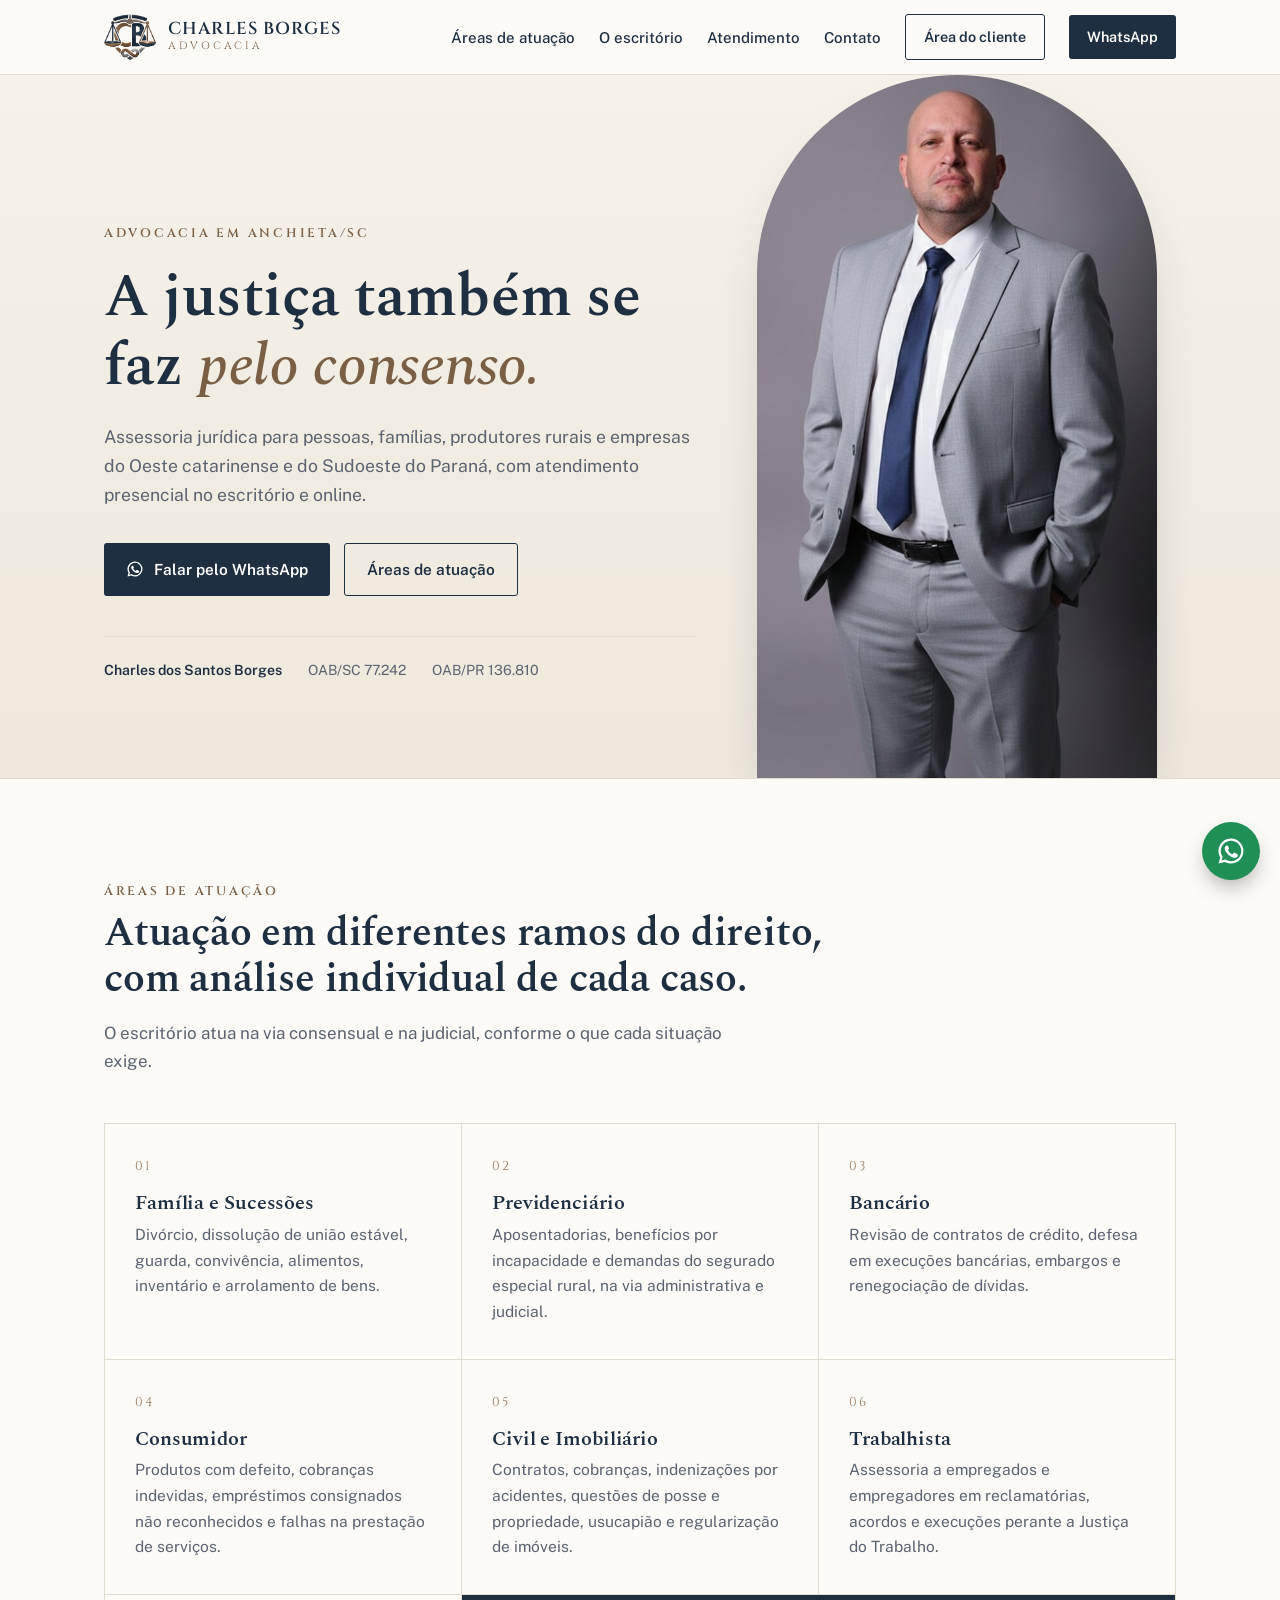
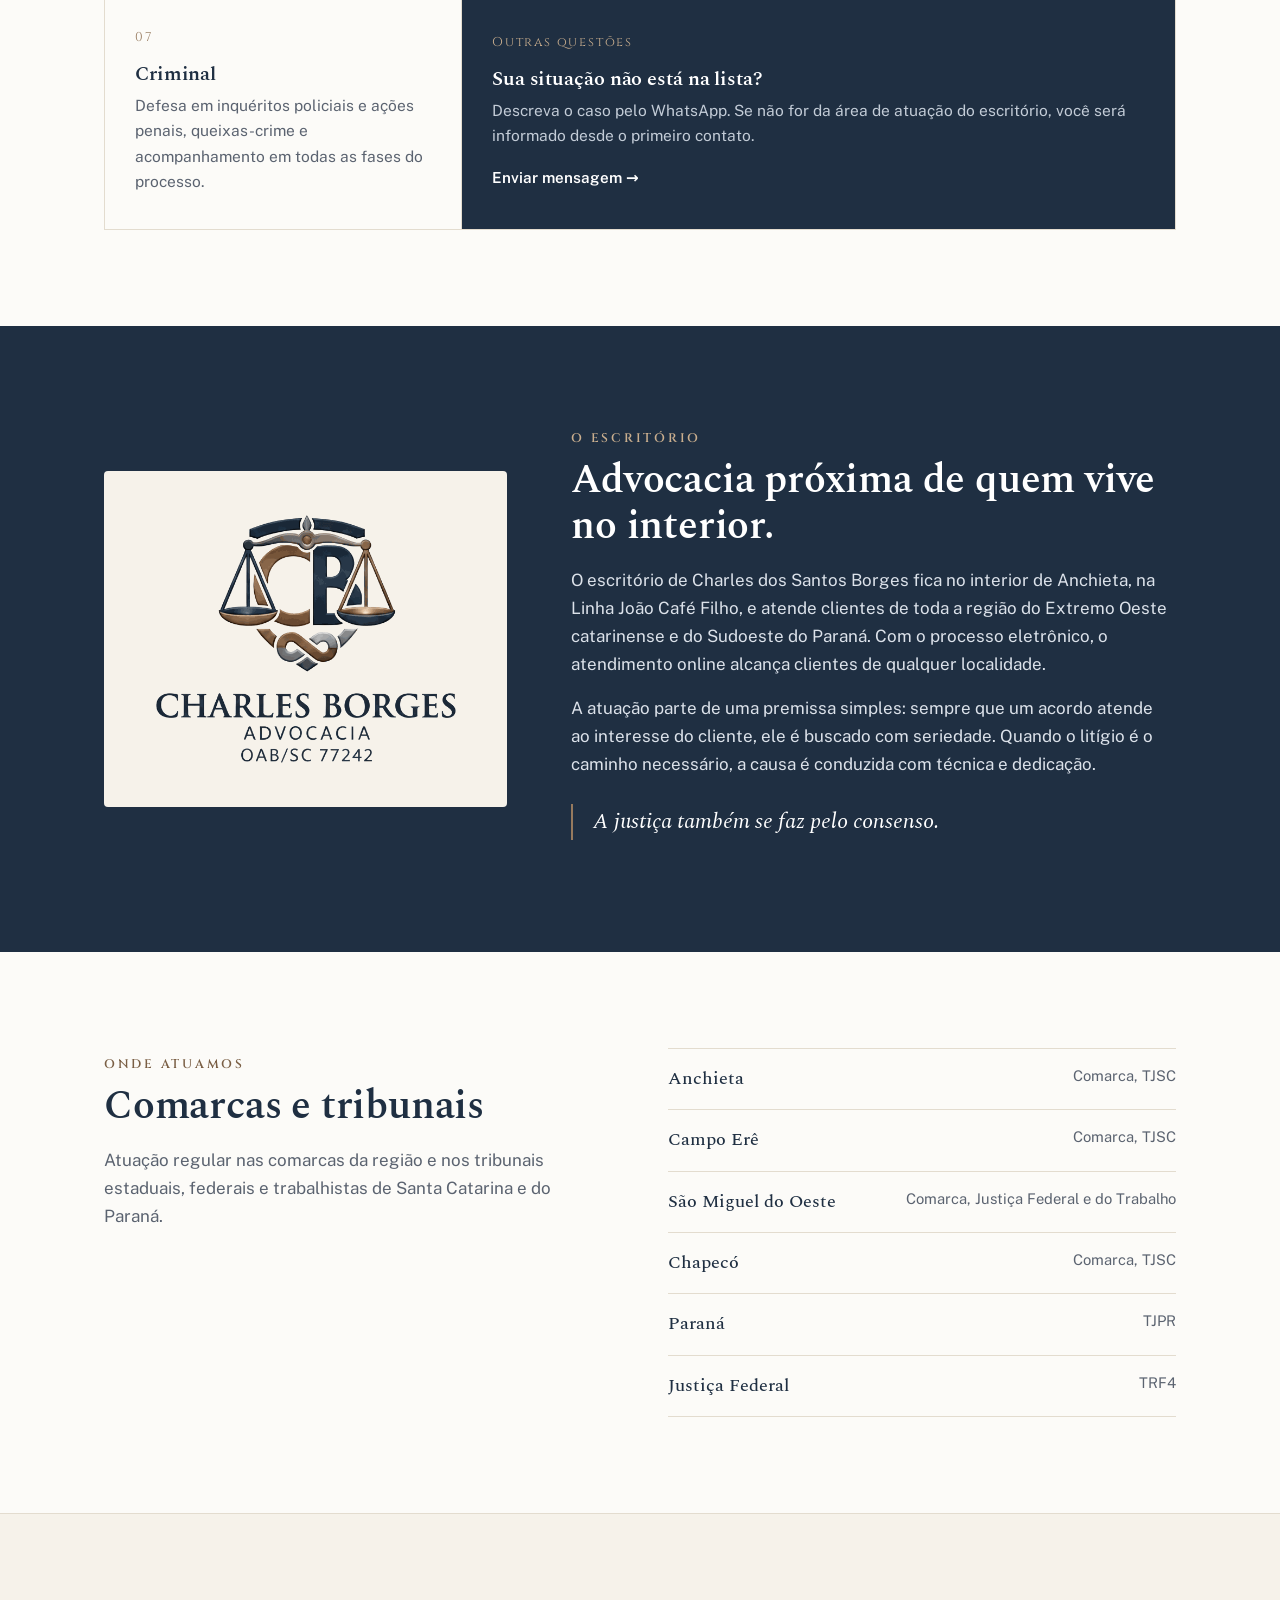
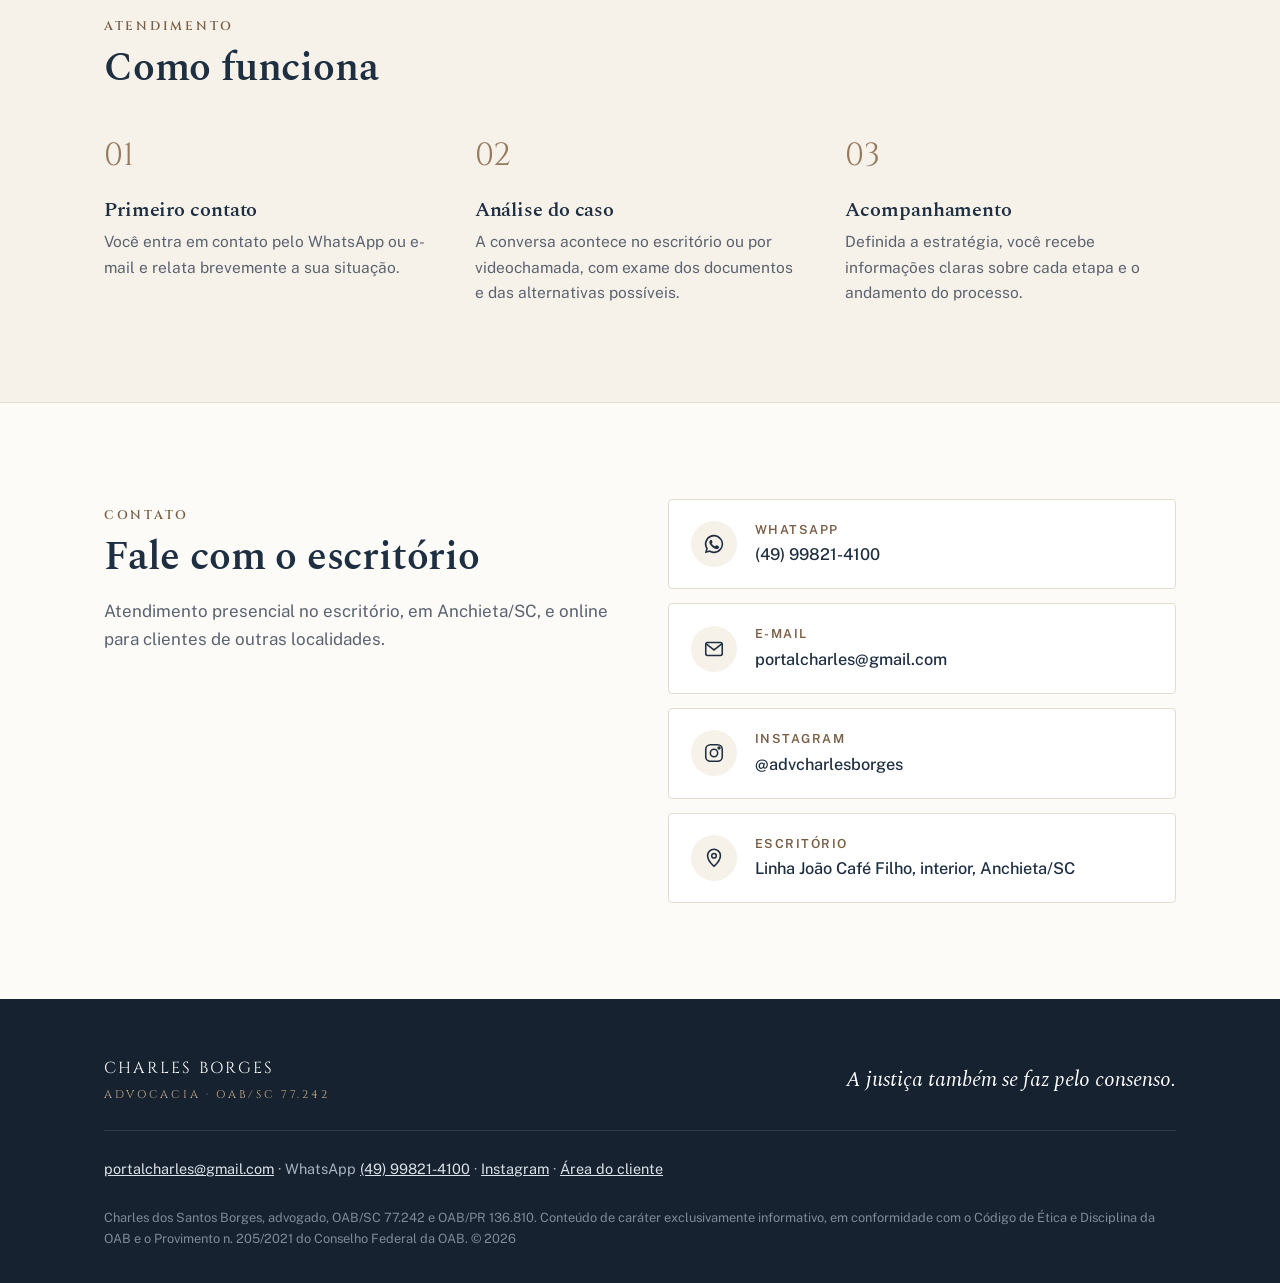
==== commit 999fdee7: "Add files via upload" ====
--- a/index.html
+++ b/index.html
@@ -76,7 +76,7 @@
 .brand img{width:52px}
 .brand b{display:block;font-family:var(--caps);font-weight:600;font-size:1.08rem;color:var(--navy);letter-spacing:.06em;line-height:1.1}
 .brand small{display:block;font-family:var(--caps);font-size:.66rem;letter-spacing:.26em;color:var(--bronze-ink)}
-nav ul{display:flex;list-style:none;gap:28px;align-items:center}
+nav ul{display:flex;list-style:none;gap:24px;align-items:center}
 nav a{text-decoration:none;font-size:.94rem;font-weight:500;color:var(--navy)}
 nav a:hover{color:var(--bronze-ink)}
 .btn{display:inline-flex;align-items:center;gap:10px;text-decoration:none;font-weight:600;font-size:.96rem;padding:13px 22px;border-radius:3px;transition:background .2s,color .2s,border-color .2s}
@@ -182,7 +182,7 @@
   nav ul{display:none;position:absolute;top:74px;left:0;right:0;flex-direction:column;align-items:stretch;gap:0;background:var(--paper);border-bottom:1px solid var(--line);padding:8px 24px 20px}
   nav ul.open{display:flex}
   nav li a{display:block;padding:12px 0;border-bottom:1px solid var(--line)}
-  nav li:last-child a{border:0;margin-top:14px;justify-content:center}
+  nav li .btn{border:1px solid var(--navy);margin-top:12px;justify-content:center}
 }
 @media (max-width:520px){
   body{font-size:16px}
@@ -214,6 +214,7 @@
         <li><a href="#sobre">O escritório</a></li>
         <li><a href="#atendimento">Atendimento</a></li>
         <li><a href="#contato">Contato</a></li>
+        <li><a class="btn btn-ghost" href="cliente.html">Área do cliente</a></li>
         <li><a class="btn btn-primary" href="https://wa.me/5549998214100" target="_blank" rel="noopener">WhatsApp</a></li>
       </ul>
     </nav>
@@ -347,7 +348,7 @@
       <div class="motto">A justiça também se faz pelo consenso.</div>
     </div>
     <div>
-      <a href="mailto:portalcharles@gmail.com">portalcharles@gmail.com</a> · WhatsApp <a href="https://wa.me/5549998214100" target="_blank" rel="noopener">(49) 99821-4100</a> · <a href="https://www.instagram.com/advcharlesborges/" target="_blank" rel="noopener">Instagram</a>
+      <a href="mailto:portalcharles@gmail.com">portalcharles@gmail.com</a> · WhatsApp <a href="https://wa.me/5549998214100" target="_blank" rel="noopener">(49) 99821-4100</a> · <a href="https://www.instagram.com/advcharlesborges/" target="_blank" rel="noopener">Instagram</a> · <a href="cliente.html">Área do cliente</a>
     </div>
     <p class="legal">Charles dos Santos Borges, advogado, OAB/SC 77.242 e OAB/PR 136.810. Conteúdo de caráter exclusivamente informativo, em conformidade com o Código de Ética e Disciplina da OAB e o Provimento n. 205/2021 do Conselho Federal da OAB. © <span id="ano">2026</span></p>
   </div>
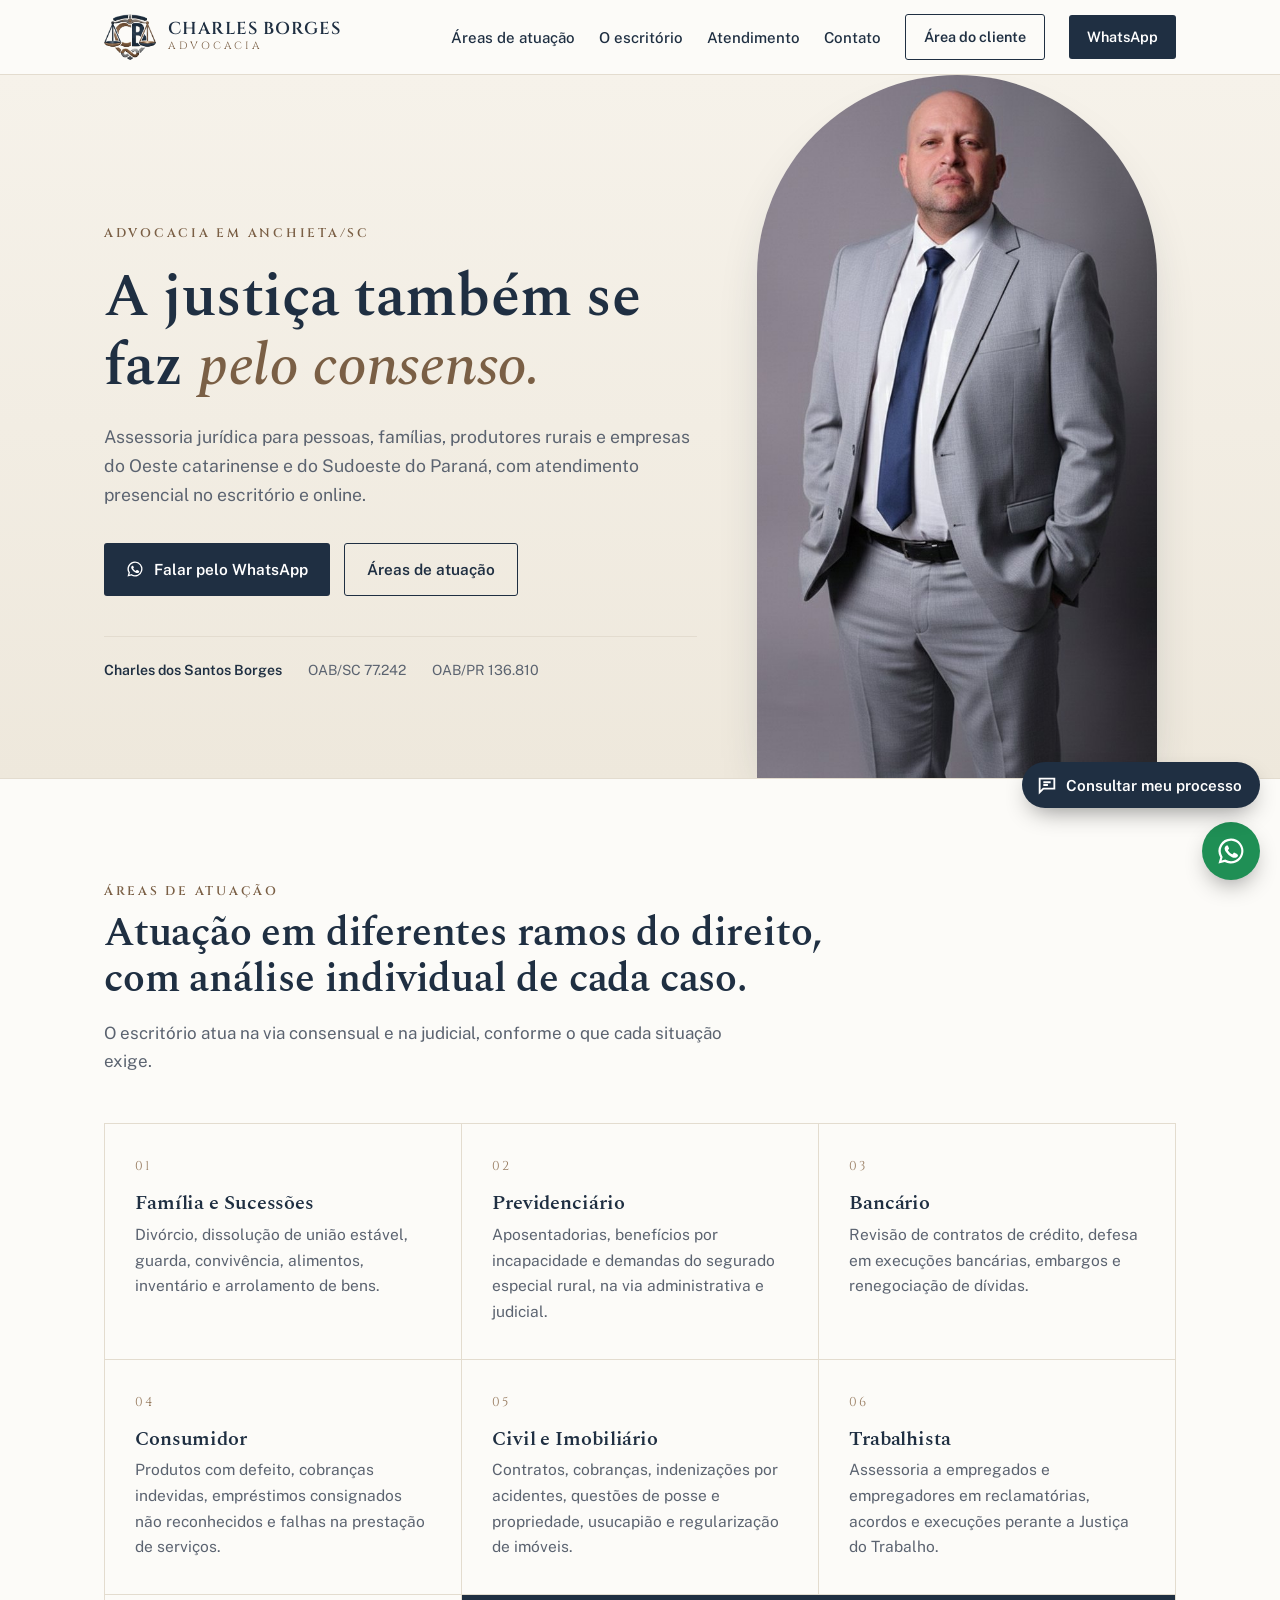
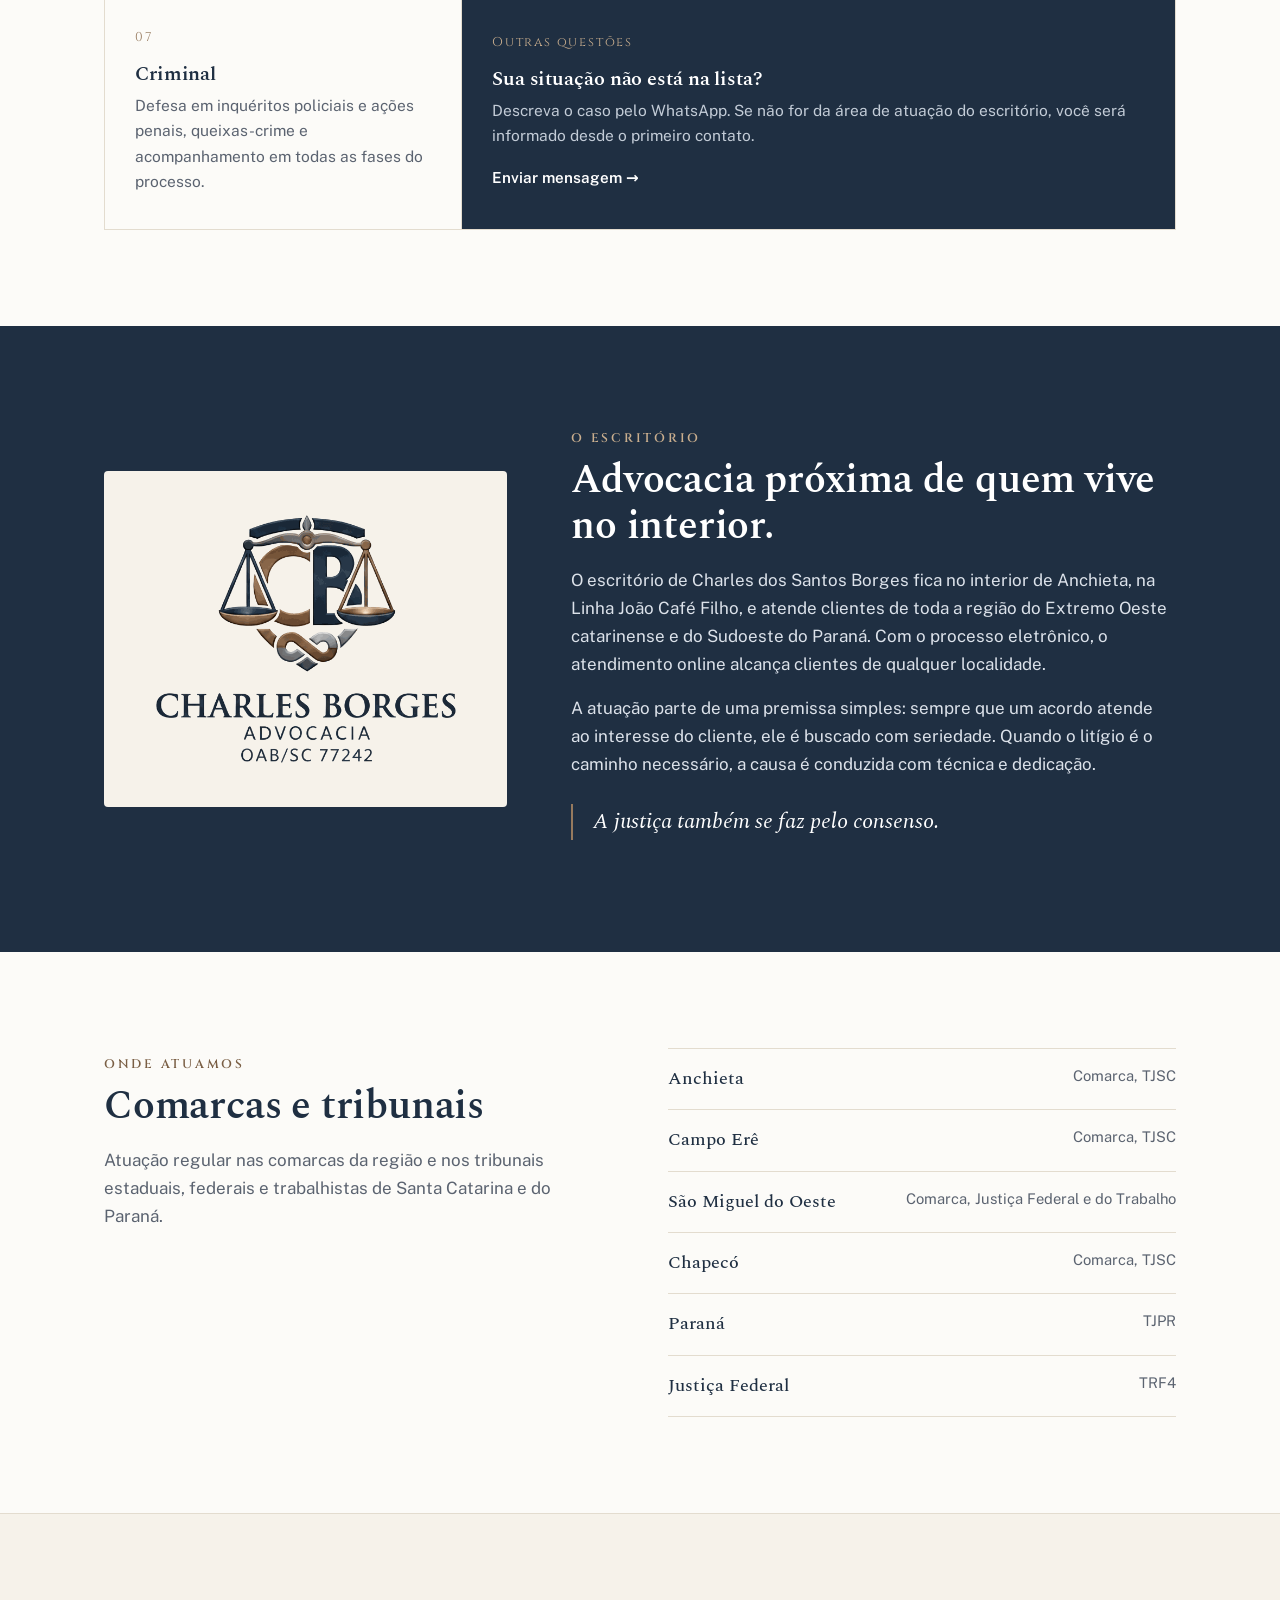
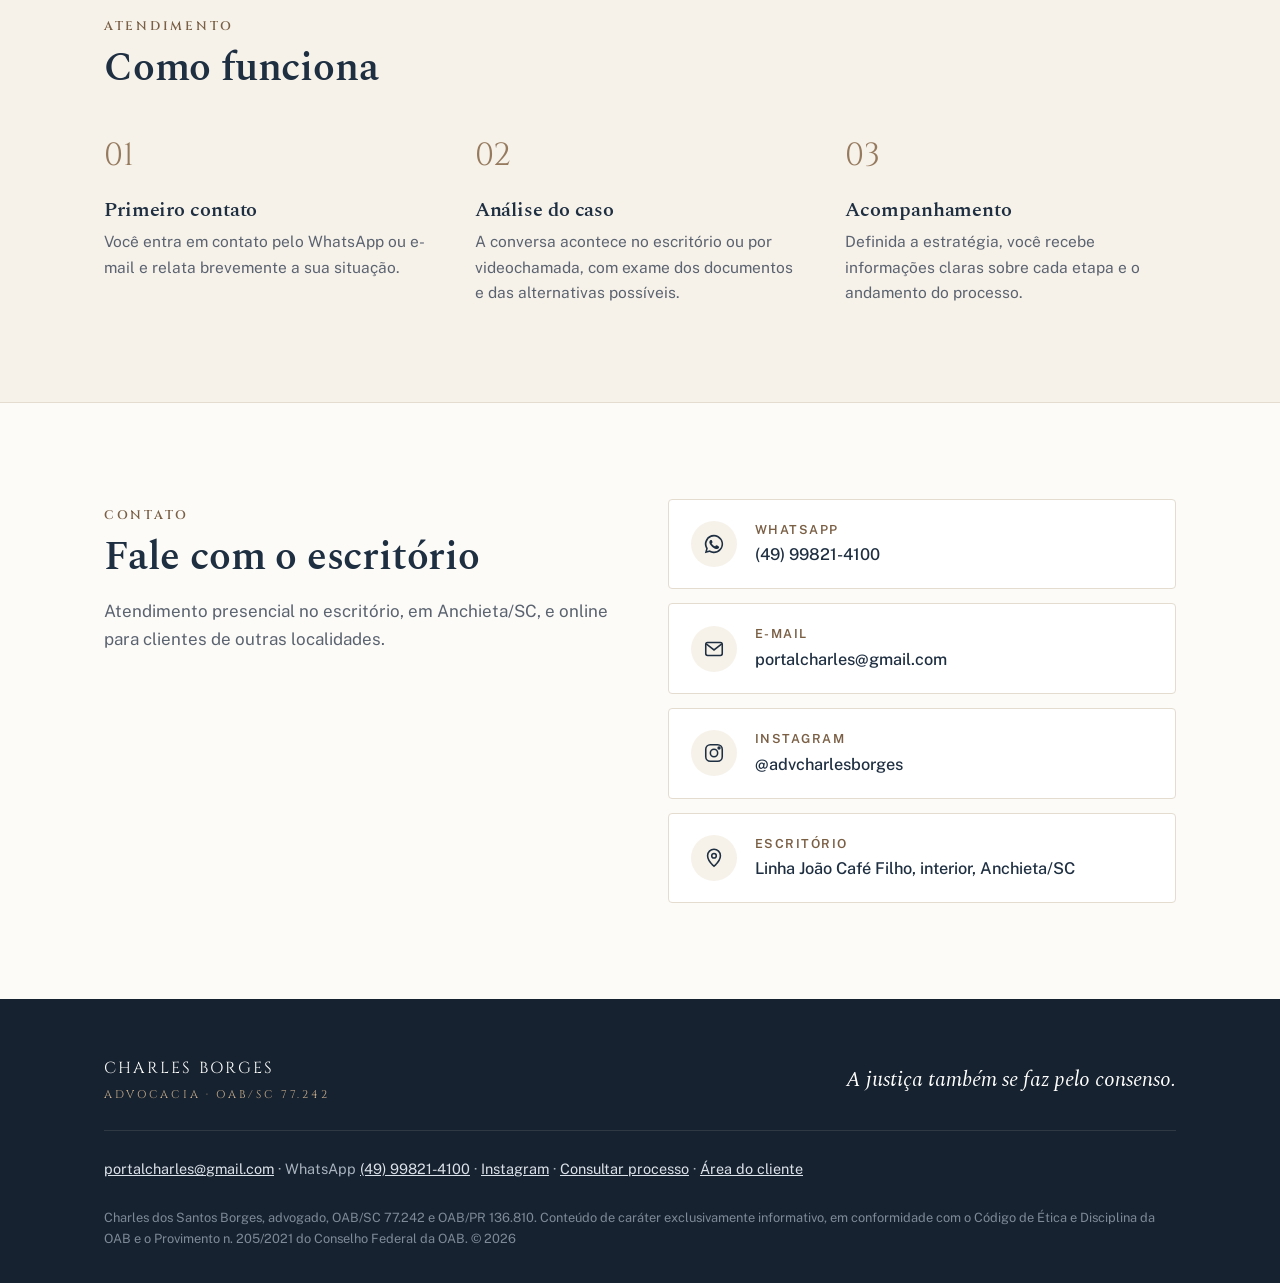
==== commit 4f1fc9bb: "Add files via upload" ====
--- a/index.html
+++ b/index.html
@@ -348,7 +348,7 @@
       <div class="motto">A justiça também se faz pelo consenso.</div>
     </div>
     <div>
-      <a href="mailto:portalcharles@gmail.com">portalcharles@gmail.com</a> · WhatsApp <a href="https://wa.me/5549998214100" target="_blank" rel="noopener">(49) 99821-4100</a> · <a href="https://www.instagram.com/advcharlesborges/" target="_blank" rel="noopener">Instagram</a> · <a href="cliente.html">Área do cliente</a>
+      <a href="mailto:portalcharles@gmail.com">portalcharles@gmail.com</a> · WhatsApp <a href="https://wa.me/5549998214100" target="_blank" rel="noopener">(49) 99821-4100</a> · <a href="https://www.instagram.com/advcharlesborges/" target="_blank" rel="noopener">Instagram</a> · <a href="#consultar">Consultar processo</a> · <a href="cliente.html">Área do cliente</a>
     </div>
     <p class="legal">Charles dos Santos Borges, advogado, OAB/SC 77.242 e OAB/PR 136.810. Conteúdo de caráter exclusivamente informativo, em conformidade com o Código de Ética e Disciplina da OAB e o Provimento n. 205/2021 do Conselho Federal da OAB. © <span id="ano">2026</span></p>
   </div>
@@ -364,5 +364,6 @@
   m.querySelectorAll('a').forEach(function(a){a.addEventListener('click',function(){m.classList.remove('open');t.setAttribute('aria-expanded',false)})});
   document.getElementById('ano').textContent=new Date().getFullYear();
 </script>
+<script src="atendimento.js" defer></script>
 </body>
 </html>
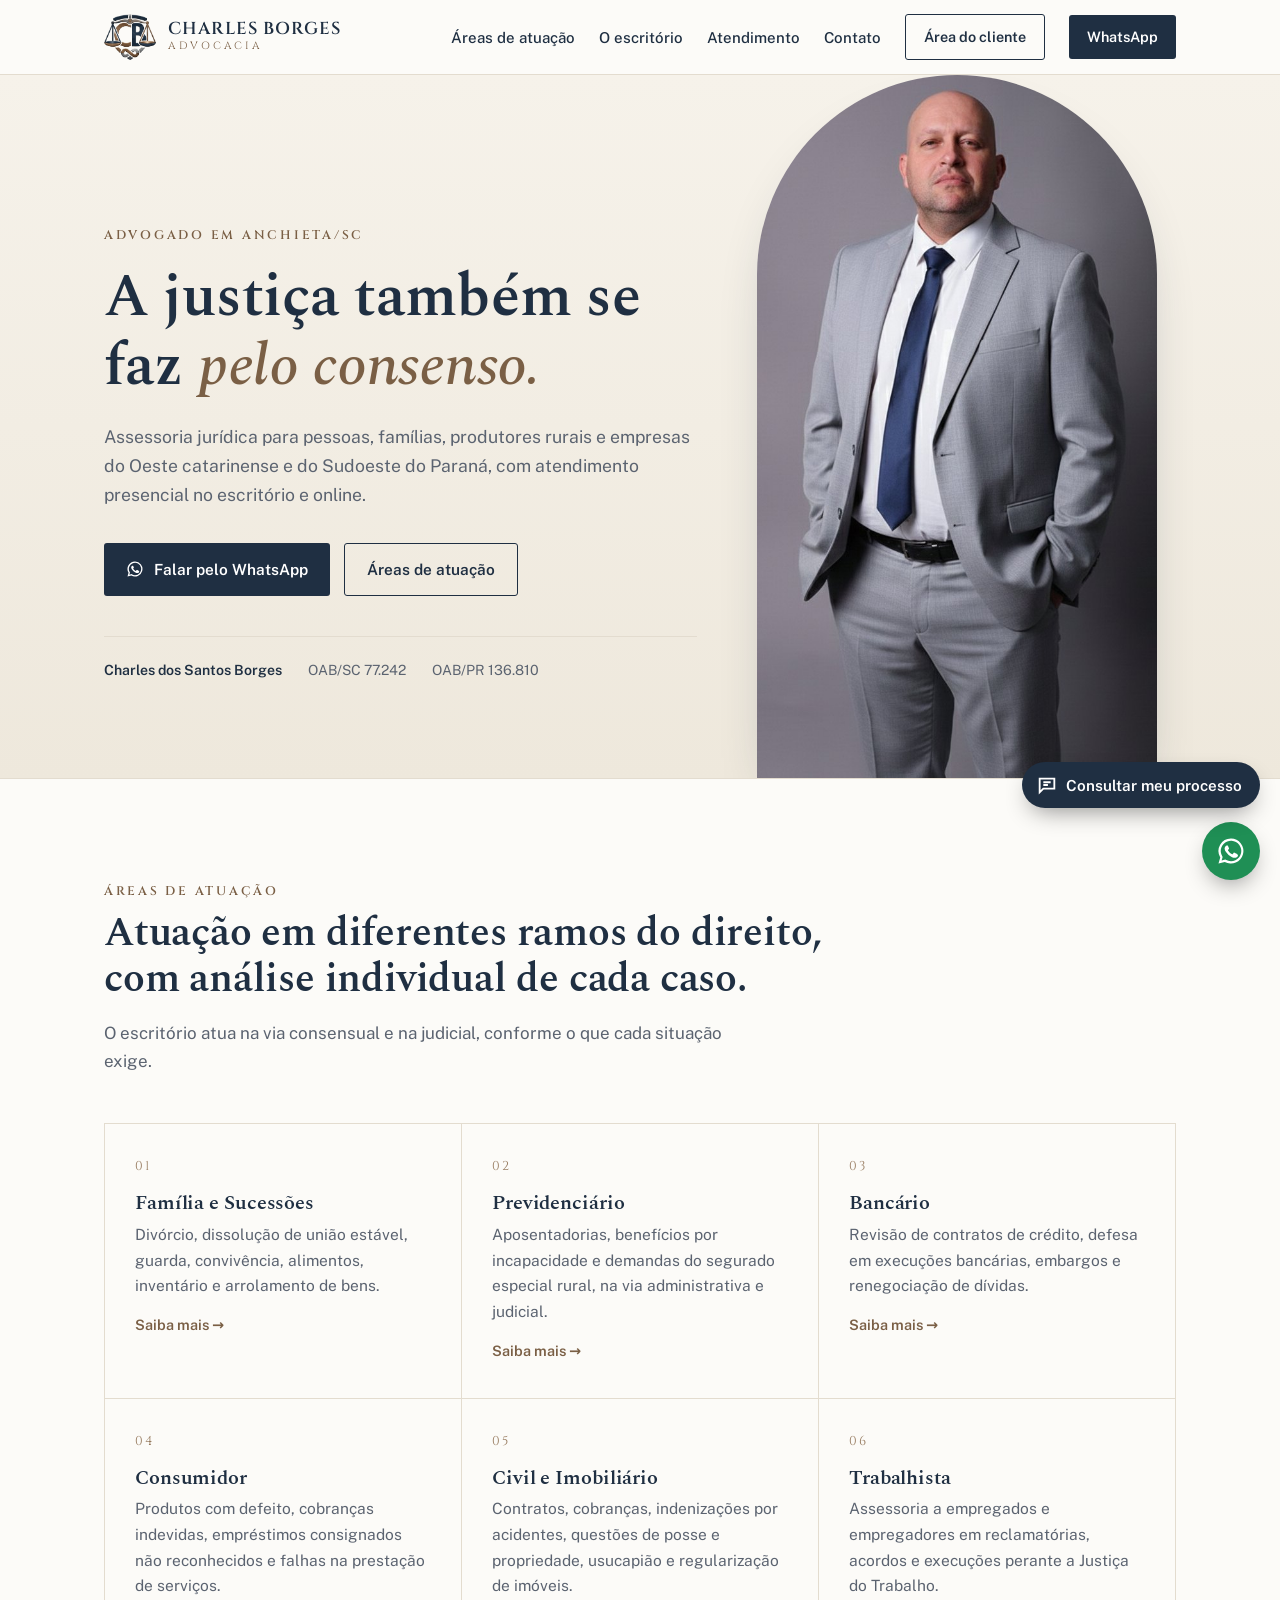
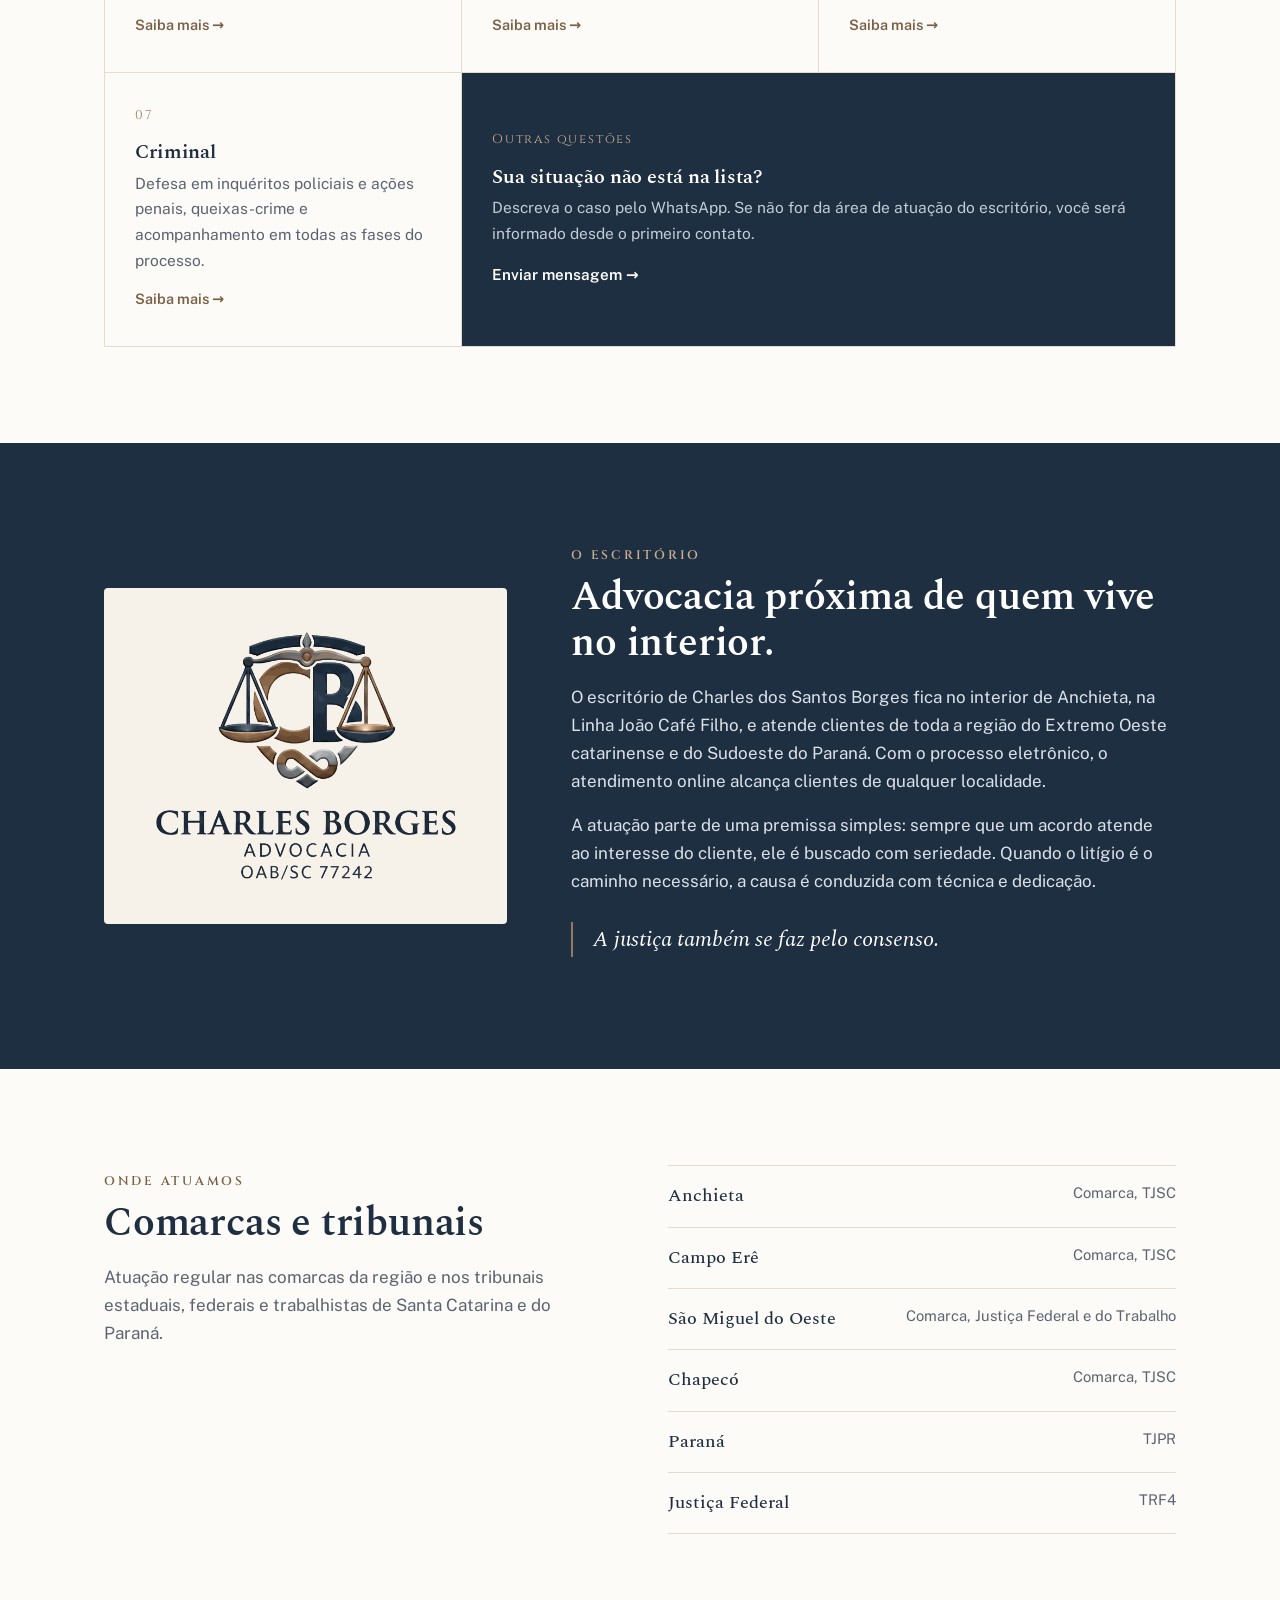
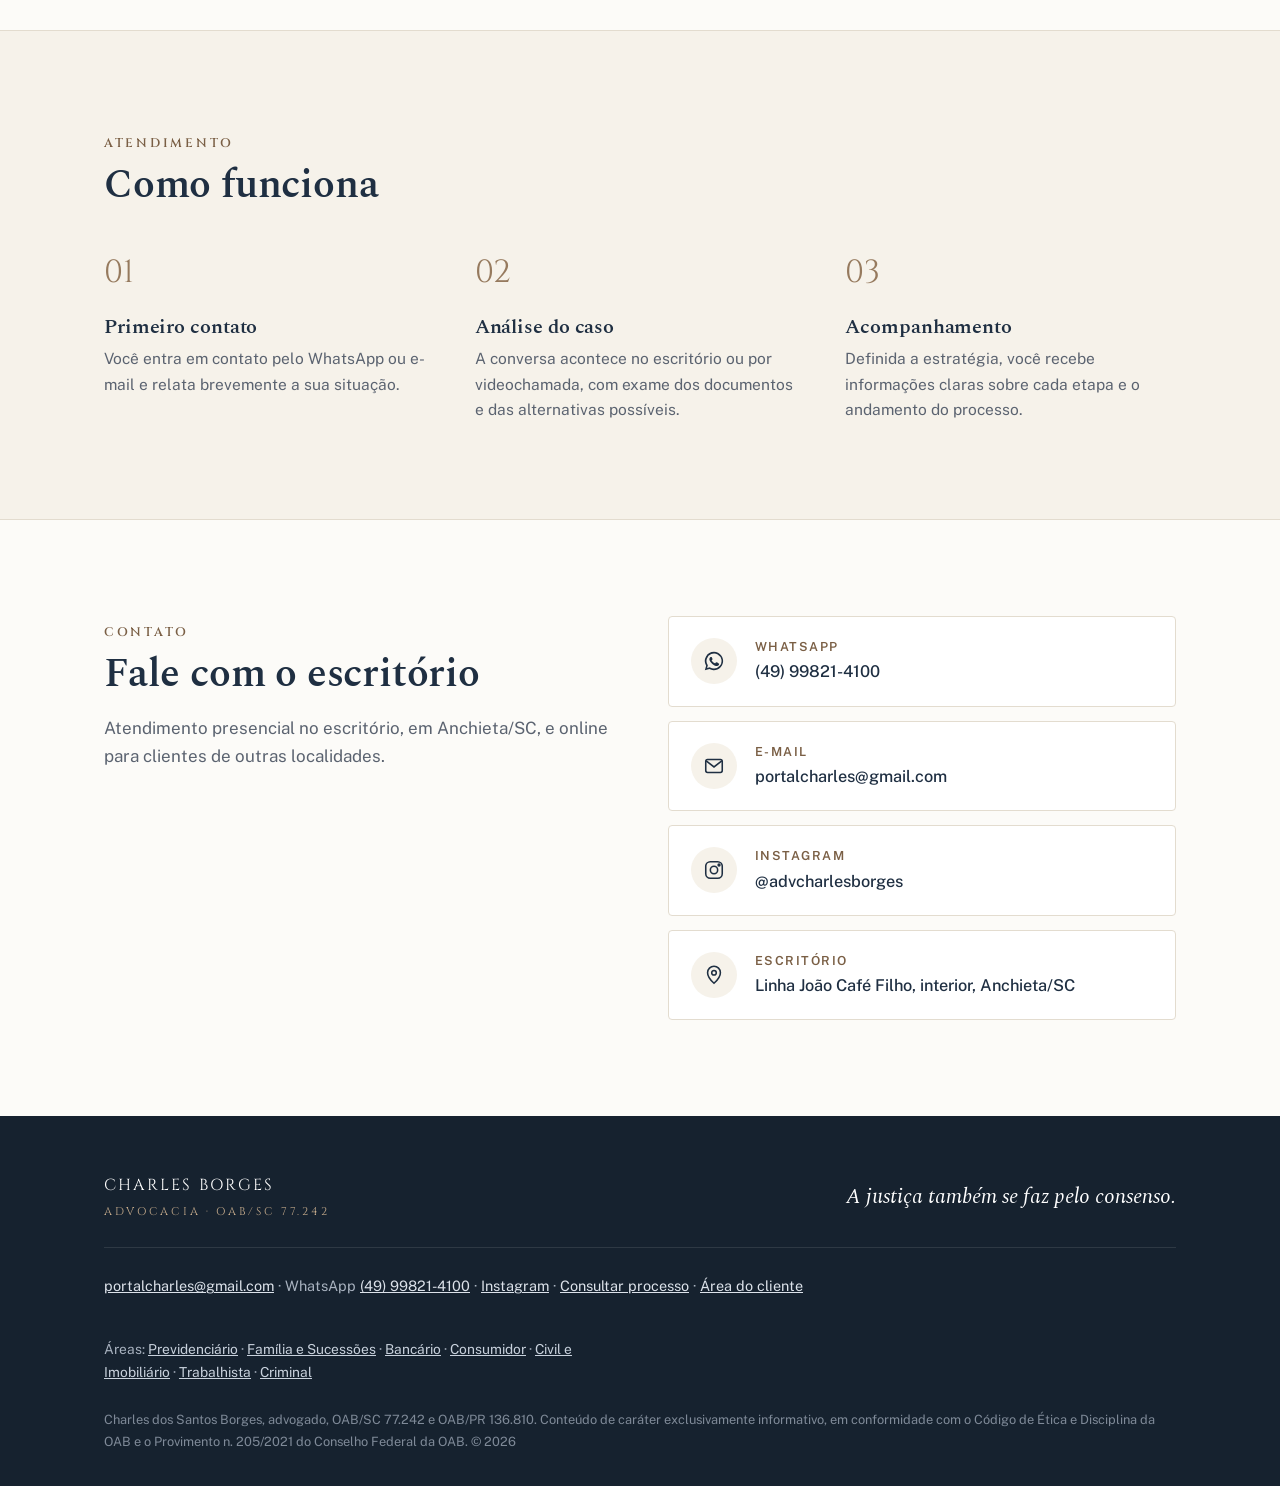
==== commit 8ed67c05: "Add files via upload" ====
--- a/index.html
+++ b/index.html
@@ -3,7 +3,7 @@
 <head>
 <meta charset="utf-8">
 <meta name="viewport" content="width=device-width, initial-scale=1">
-<title>Charles Borges Advocacia | Anchieta/SC</title>
+<title>Advogado em Anchieta/SC | Charles Borges Advocacia</title>
 <meta name="description" content="Charles dos Santos Borges, advogado (OAB/SC 77.242). Escritório em Anchieta/SC com atendimento presencial e online em direito de família, previdenciário, bancário, consumidor, civil, trabalhista e criminal.">
 <link rel="canonical" href="https://charlesborges.adv.br/">
 <link rel="icon" type="image/png" href="favicon.png">
@@ -36,7 +36,10 @@
     "addressCountry": "BR"
   },
   "areaServed": ["Anchieta", "Campo Erê", "São Miguel do Oeste", "Chapecó", "Santa Catarina", "Paraná"],
-  "sameAs": ["https://www.instagram.com/advcharlesborges/"]
+  "sameAs": ["https://www.instagram.com/advcharlesborges/"],
+  "description": "Escritório de advocacia em Anchieta/SC, com atuação em direito previdenciário, família e sucessões, bancário, consumidor, civil e imobiliário, trabalhista e criminal.",
+  "founder": {"@type": "Person", "name": "Charles dos Santos Borges", "jobTitle": "Advogado, OAB/SC 77.242 e OAB/PR 136.810"},
+  "knowsAbout": ["Direito previdenciário", "Direito de família e sucessões", "Direito bancário", "Direito do consumidor", "Direito civil e imobiliário", "Direito do trabalho", "Direito penal"]
 }
 </script>
 <style>
@@ -93,8 +96,9 @@
 .hero{background:linear-gradient(180deg,var(--ivory),#EEE8DC);overflow:hidden;border-bottom:1px solid var(--line)}
 .hero .wrap{display:grid;grid-template-columns:1.15fr .85fr;align-items:end;gap:40px;min-height:600px}
 .hero-text{padding:84px 0 96px}
-.hero h1{font-size:clamp(2.3rem,5vw,3.7rem);margin:18px 0 22px}
-.hero h1 em{font-style:italic;font-weight:500;color:var(--bronze-ink)}
+.hero .slogan{font-family:var(--serif);font-weight:600;color:var(--navy);line-height:1.15;letter-spacing:-.005em;font-size:clamp(2.3rem,5vw,3.7rem);margin:18px 0 22px}
+.hero .slogan em{font-style:italic;font-weight:500;color:var(--bronze-ink)}
+.hero h1.kicker{font-family:var(--caps);font-size:.78rem;letter-spacing:.22em;line-height:1.5;margin:0;color:var(--bronze-ink)}
 .hero p{font-size:1.1rem;color:var(--muted);margin-bottom:34px}
 .cta{display:flex;flex-wrap:wrap;gap:14px}
 .hero-photo{position:relative;align-self:end;justify-self:center;width:100%;max-width:400px}
@@ -112,6 +116,11 @@
 .card:hover{background:#fff}
 .card .num{font-family:var(--caps);font-size:.8rem;color:var(--bronze);letter-spacing:.14em;display:block;margin-bottom:14px}
 .card p{font-size:.97rem;color:var(--muted)}
+.card-link{display:block;text-decoration:none;color:inherit}
+.card-link .saiba{display:inline-block;margin-top:14px;font-size:.9rem;font-weight:600;color:var(--bronze-ink)}
+.card-link:hover h3{color:var(--bronze-ink)}
+.foot-areas{margin-top:14px;font-size:.86rem}
+.foot-areas a{color:#C9D2DD}
 .card-cta{grid-column:span 2;background:var(--navy);text-decoration:none;display:flex;flex-direction:column;justify-content:center}
 .card-cta:hover{background:var(--navy-deep)}
 .card-cta h3{color:#fff}.card-cta p{color:#C3CCD7}.card-cta .num{color:#C9AE8E}
@@ -225,8 +234,8 @@
 <section class="hero" id="inicio">
   <div class="wrap">
     <div class="hero-text">
-      <span class="kicker">Advocacia em Anchieta/SC</span>
-      <h1>A justiça também se faz <em>pelo consenso.</em></h1>
+      <h1 class="kicker hero-kicker">Advogado em Anchieta/SC</h1>
+      <p class="slogan">A justiça também se faz <em>pelo consenso.</em></p>
       <p>Assessoria jurídica para pessoas, famílias, produtores rurais e empresas do Oeste catarinense e do Sudoeste do Paraná, com atendimento presencial no escritório e online.</p>
       <div class="cta">
         <a class="btn btn-primary" href="https://wa.me/5549998214100" target="_blank" rel="noopener">
@@ -255,13 +264,13 @@
       <p>O escritório atua na via consensual e na judicial, conforme o que cada situação exige.</p>
     </div>
     <div class="grid">
-      <article class="card"><span class="num">01</span><h3>Família e Sucessões</h3><p>Divórcio, dissolução de união estável, guarda, convivência, alimentos, inventário e arrolamento de bens.</p></article>
-      <article class="card"><span class="num">02</span><h3>Previdenciário</h3><p>Aposentadorias, benefícios por incapacidade e demandas do segurado especial rural, na via administrativa e judicial.</p></article>
-      <article class="card"><span class="num">03</span><h3>Bancário</h3><p>Revisão de contratos de crédito, defesa em execuções bancárias, embargos e renegociação de dívidas.</p></article>
-      <article class="card"><span class="num">04</span><h3>Consumidor</h3><p>Produtos com defeito, cobranças indevidas, empréstimos consignados não reconhecidos e falhas na prestação de serviços.</p></article>
-      <article class="card"><span class="num">05</span><h3>Civil e Imobiliário</h3><p>Contratos, cobranças, indenizações por acidentes, questões de posse e propriedade, usucapião e regularização de imóveis.</p></article>
-      <article class="card"><span class="num">06</span><h3>Trabalhista</h3><p>Assessoria a empregados e empregadores em reclamatórias, acordos e execuções perante a Justiça do Trabalho.</p></article>
-      <article class="card"><span class="num">07</span><h3>Criminal</h3><p>Defesa em inquéritos policiais e ações penais, queixas-crime e acompanhamento em todas as fases do processo.</p></article>
+      <a class="card card-link" href="advogado-familia.html"><span class="num">01</span><h3>Família e Sucessões</h3><p>Divórcio, dissolução de união estável, guarda, convivência, alimentos, inventário e arrolamento de bens.</p><span class="saiba">Saiba mais &rarr;</span></a>
+      <a class="card card-link" href="advogado-previdenciario.html"><span class="num">02</span><h3>Previdenciário</h3><p>Aposentadorias, benefícios por incapacidade e demandas do segurado especial rural, na via administrativa e judicial.</p><span class="saiba">Saiba mais &rarr;</span></a>
+      <a class="card card-link" href="advogado-bancario.html"><span class="num">03</span><h3>Bancário</h3><p>Revisão de contratos de crédito, defesa em execuções bancárias, embargos e renegociação de dívidas.</p><span class="saiba">Saiba mais &rarr;</span></a>
+      <a class="card card-link" href="advogado-consumidor.html"><span class="num">04</span><h3>Consumidor</h3><p>Produtos com defeito, cobranças indevidas, empréstimos consignados não reconhecidos e falhas na prestação de serviços.</p><span class="saiba">Saiba mais &rarr;</span></a>
+      <a class="card card-link" href="advogado-civil-imobiliario.html"><span class="num">05</span><h3>Civil e Imobiliário</h3><p>Contratos, cobranças, indenizações por acidentes, questões de posse e propriedade, usucapião e regularização de imóveis.</p><span class="saiba">Saiba mais &rarr;</span></a>
+      <a class="card card-link" href="advogado-trabalhista.html"><span class="num">06</span><h3>Trabalhista</h3><p>Assessoria a empregados e empregadores em reclamatórias, acordos e execuções perante a Justiça do Trabalho.</p><span class="saiba">Saiba mais &rarr;</span></a>
+      <a class="card card-link" href="advogado-criminal.html"><span class="num">07</span><h3>Criminal</h3><p>Defesa em inquéritos policiais e ações penais, queixas-crime e acompanhamento em todas as fases do processo.</p><span class="saiba">Saiba mais &rarr;</span></a>
       <a class="card card-cta" href="https://wa.me/5549998214100" target="_blank" rel="noopener"><span class="num">Outras questões</span><h3>Sua situação não está na lista?</h3><p>Descreva o caso pelo WhatsApp. Se não for da área de atuação do escritório, você será informado desde o primeiro contato.</p><span class="arrow">Enviar mensagem &rarr;</span></a>
     </div>
   </div>
@@ -350,6 +359,7 @@
     <div>
       <a href="mailto:portalcharles@gmail.com">portalcharles@gmail.com</a> · WhatsApp <a href="https://wa.me/5549998214100" target="_blank" rel="noopener">(49) 99821-4100</a> · <a href="https://www.instagram.com/advcharlesborges/" target="_blank" rel="noopener">Instagram</a> · <a href="#consultar">Consultar processo</a> · <a href="cliente.html">Área do cliente</a>
     </div>
+    <p class="foot-areas">Áreas: <a href="advogado-previdenciario.html">Previdenciário</a> · <a href="advogado-familia.html">Família e Sucessões</a> · <a href="advogado-bancario.html">Bancário</a> · <a href="advogado-consumidor.html">Consumidor</a> · <a href="advogado-civil-imobiliario.html">Civil e Imobiliário</a> · <a href="advogado-trabalhista.html">Trabalhista</a> · <a href="advogado-criminal.html">Criminal</a></p>
     <p class="legal">Charles dos Santos Borges, advogado, OAB/SC 77.242 e OAB/PR 136.810. Conteúdo de caráter exclusivamente informativo, em conformidade com o Código de Ética e Disciplina da OAB e o Provimento n. 205/2021 do Conselho Federal da OAB. © <span id="ano">2026</span></p>
   </div>
 </footer>
